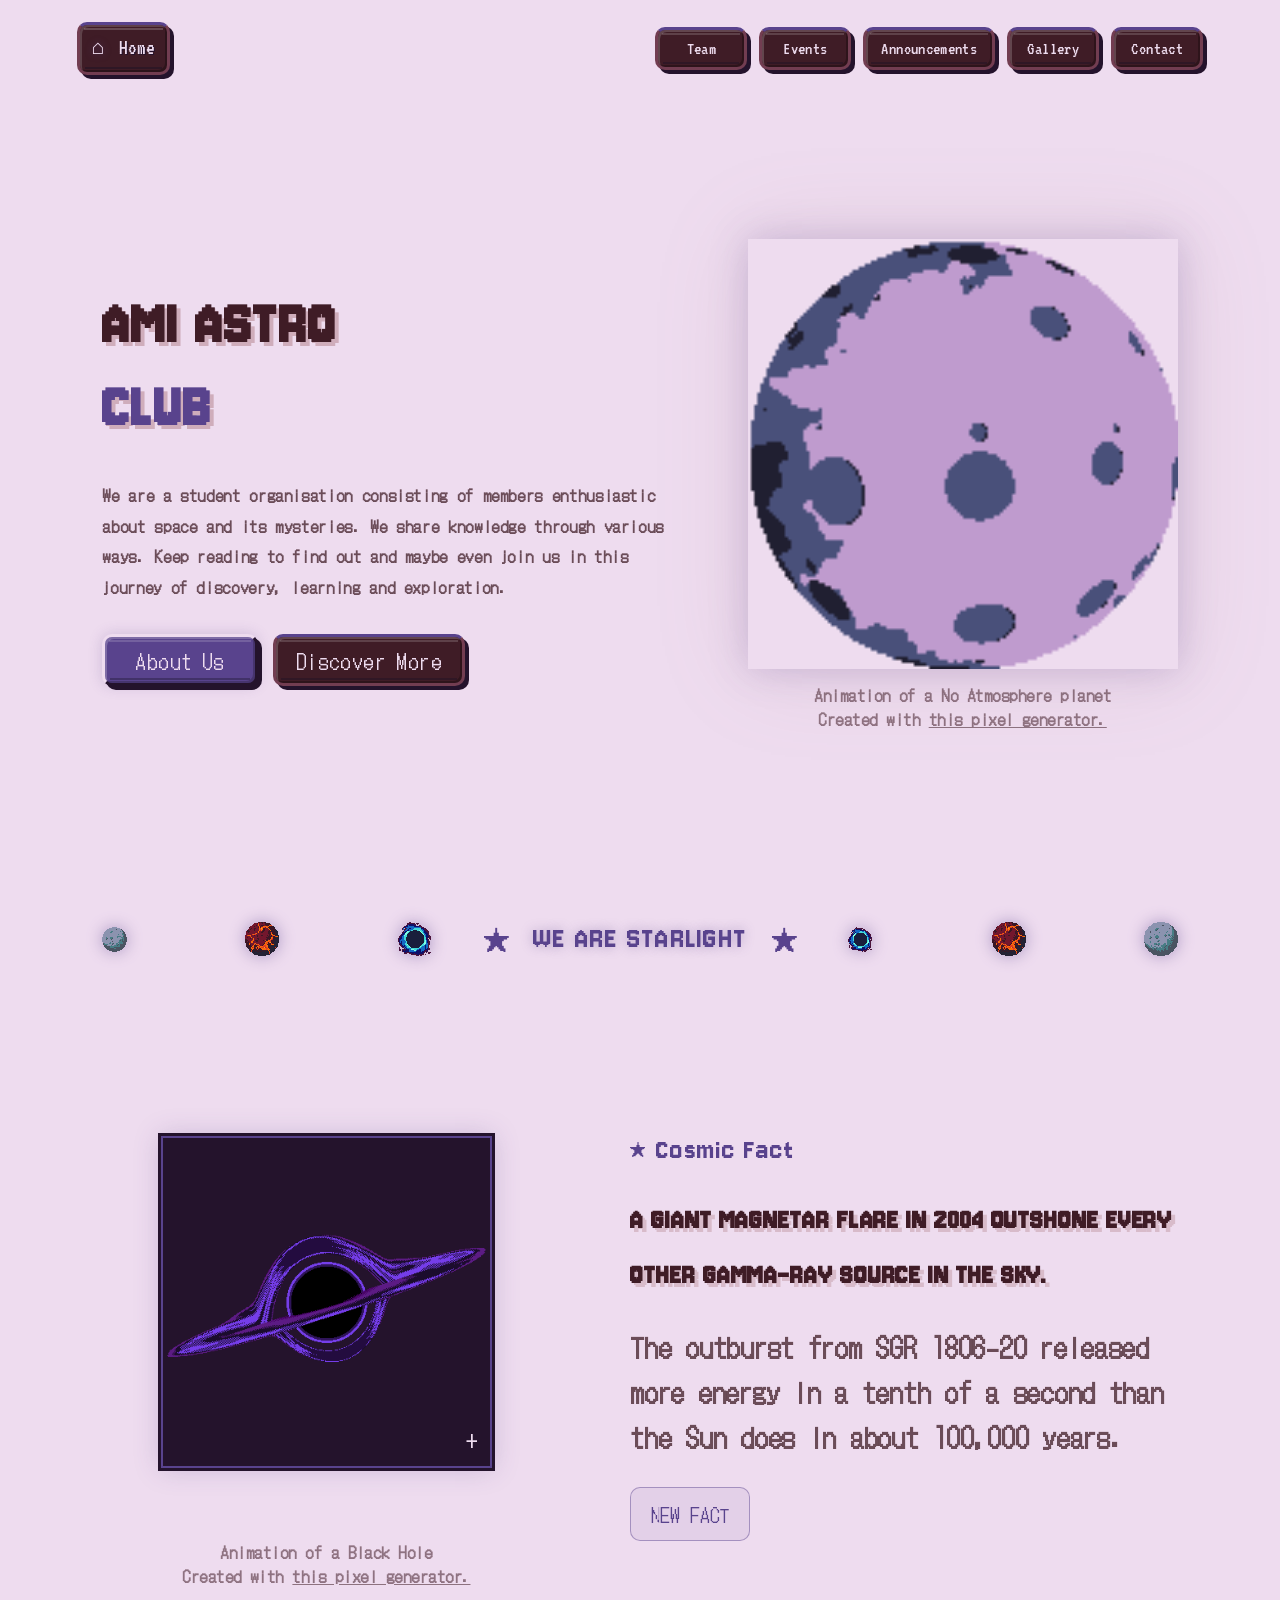
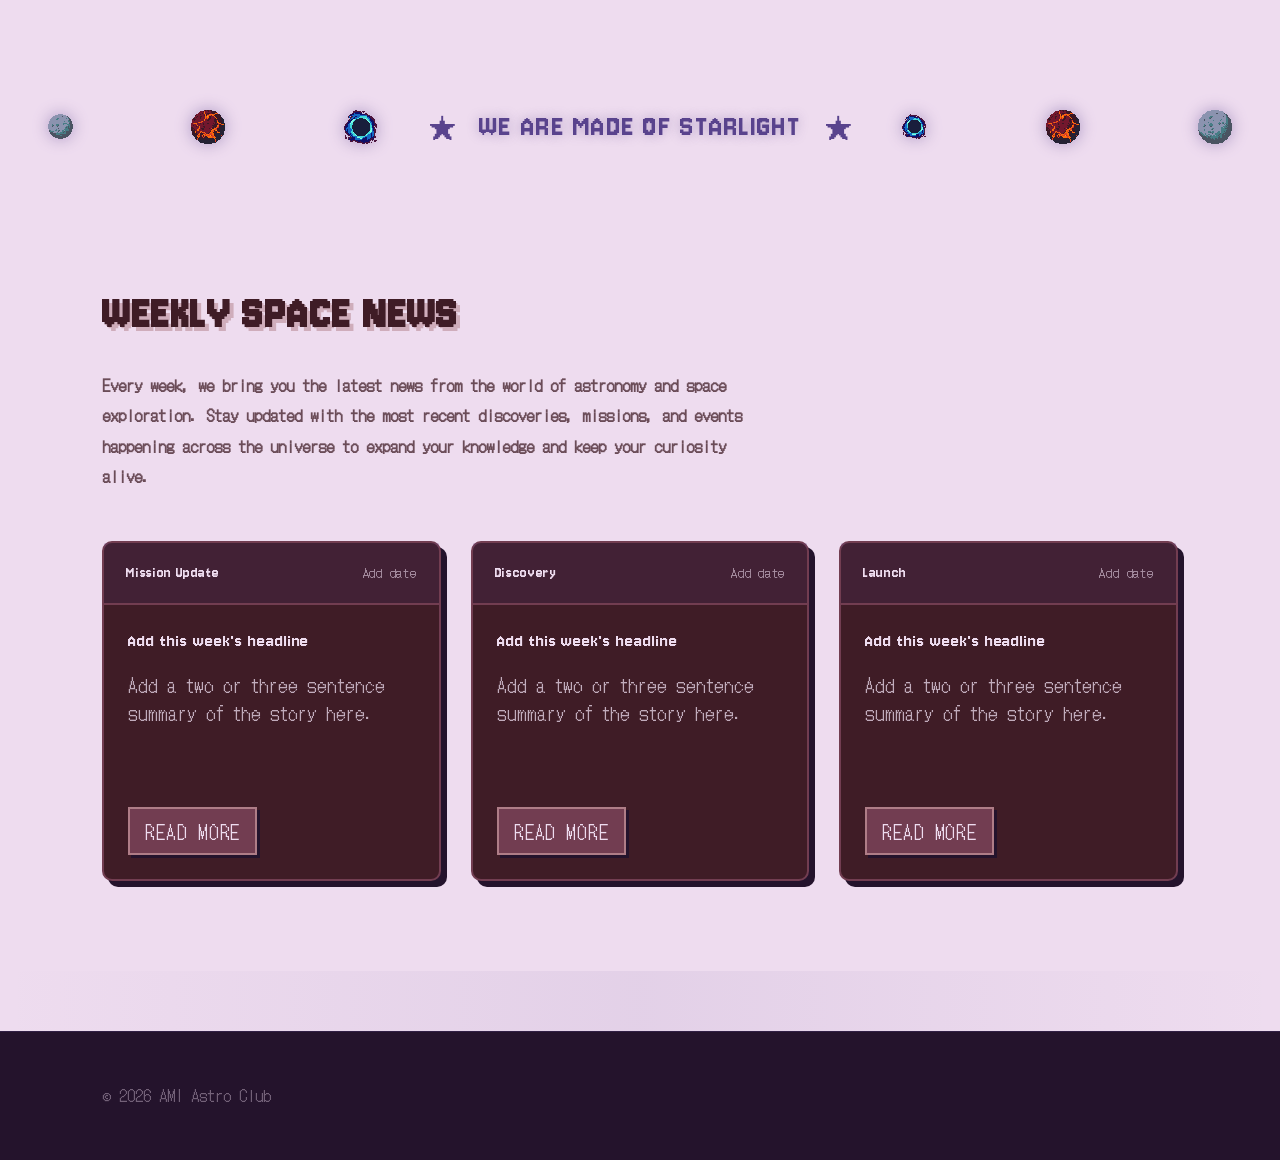
==== index.html @ d3c0b2d1 "Add files via upload" ====
<!DOCTYPE html>
<html lang="en">

<head>
    <meta charset="UTF-8">
    <meta name="viewport" content="width=device-width, initial-scale=1.0">

    <title>AMI Astro Club | Explore Beyond</title>

    <link rel="stylesheet" href="main.css">
</head>

<body>

    <header class="navbar">

        <a href="index.html" class="home-link">
            <span>⌂</span> Home
        </a>

        <button class="menu-toggle"
                id="menuToggle"
                aria-label="Open navigation"
                aria-expanded="false">
            ☰
        </button>

        <nav class="nav-links" id="navLinks">
            <a href="committee.html">Team</a>
            <a href="events.html">Events</a>
            <a href="announcements.html">Announcements</a>
            <a href="gallery.html">Gallery</a>
            <a href="contact.html">Contact</a>
        </nav>

    </header>


    <main>

        <section class="hero">

            <div class="hero-content">

                <h1>
                    AMI ASTRO <br>
                    <span>CLUB</span>
                </h1>

                <p class="hero-description">
                   We are a student organisation consisting of members 
                   enthusiastic about space and its mysteries. We share 
                   knowledge through various ways. Keep reading to find
                   out and maybe even join us in this journey of discovery,
                   learning and exploration.
                </p>

                <div class="hero-buttons">

                    <a href="about.html" class="button primary-button about-button">
                        About Us
                    </a>

                    <a href="discover.html" class="button secondary-button">
                        Discover More
                    </a>

                </div>

            </div>

            <figure class="hero-image">
                <img src="planet.gif" alt="Animated astronomical view of space">
                <figcaption class="image-caption">Animation of a No Atmosphere planet <br> Created with
                     <a href="https://deep-fold.itch.io/pixel-planet-generator" target="_blank" style="text-decoration: underline;">this pixel generator.</a> 
                    </figcaption>
            </figure>

        </section>


        <div class="section-divider">

            <div class="divider-images">

                <img src="Baren.png" alt="">
                <img src="Lava.png" alt="">
                <img src="Black_hole.png" alt="">

            </div>

            <div class="divider-text">
                <span class="divider-star">★</span>
                <span class="divider-star"> </span>
                <span>WE ARE STARLIGHT</span>
                <span class="divider-star"> </span>
                <span class="divider-star">★</span>
            </div>

            <div class="divider-images">

                <img src="Black_hole.png" alt="">
                <img src="Lava.png" alt="">
                <img src="Baren.png" alt="">

            </div>

        </div>


        <section class="cosmic-fact">

            <div class="fact-visual-wrap">

                <div class="fact-visual">
                    <figure class="fact-image">
                        <img src="blackhole-gif.gif" alt="Astronomical view of space">
                    </figure>
                </div>

                <figcaption class="image-caption">Animation of a Black Hole <br> Created with
                     <a href="https://deep-fold.itch.io/pixel-planet-generator" target="_blank" style="text-decoration: underline;">this pixel generator.</a> 
                    </figcaption>
            </div>


            <div class="fact-content">

                <div class="fact-top">
                    <span class="fact-symbol">★ </span>
                    <span class="fact-label">Cosmic Fact</span>
                </div>

                <h2 id="cosmicFact">
                    Loading a fact from the universe...
                </h2>

                <p class="fact-explanation" id="cosmicExplanation">
                    Discovering something strange about the cosmos...
                </p>

                <button class="new-fact-button" id="newFact">
                    NEW FACT
                </button>

            </div>

        </section>


        <div class="section-divider">

            <div class="divider-images">

                <img src="Baren.png" alt="">
                <img src="Lava.png" alt="">
                <img src="Black_hole.png" alt="">

            </div>

            <div class="divider-text">
                <span class="divider-star">★</span>
                <span class="divider-star"> </span>
                <span>WE ARE MADE OF STARLIGHT</span>
                <span class="divider-star"> </span>
                <span class="divider-star">★</span>
            </div>

            <div class="divider-images">

                <img src="Black_hole.png" alt="">
                <img src="Lava.png" alt="">
                <img src="Baren.png" alt="">

            </div>

        </div>


        <section class="weekly-news">

            <div class="news-heading">

                <h2>
                    WEEKLY SPACE NEWS
                </h2>

                <p>
                   Every week, we bring you the latest news from the world of astronomy 
                   and space exploration. Stay updated with the most recent discoveries, 
                   missions, and events happening across the universe to expand your knowledge 
                   and keep your curiosity alive.
                </p>

            </div>

            <div class="news-grid">

                <article class="news-card">

                    <div class="news-card-top">
                        <span class="news-category">Mission Update</span>
                        <span class="news-date">Add date</span>
                    </div>

                    <h3>
                      Add this week's headline
                    </h3>

                    <p>
                       Add a two or three sentence summary of the story here.
                    </p>

                    <a href="#" class="news-link">
                        READ MORE
                    </a>

                </article>


                <article class="news-card">

                    <div class="news-card-top">
                        <span class="news-category">Discovery</span>
                        <span class="news-date">Add date</span>
                    </div>

                    <h3>
                        Add this week's headline
                    </h3>

                    <p>
                       Add a two or three sentence summary of the story here.
                    </p>

                    <a href="#" class="news-link">
                        READ MORE
                    </a>

                </article>


                <article class="news-card">

                    <div class="news-card-top">
                        <span class="news-category">Launch</span>
                        <span class="news-date">Add date</span>
                    </div>

                    <h3>
                        Add this week's headline
                    </h3>

                    <p>
                        Add a two or three sentence summary of the story here.
                    </p>

                    <a href="#" class="news-link">
                       READ MORE
                    </a>

                </article>

            </div>

        </section>


        <div class="soft-divider" aria-hidden="true"></div>

    </main>


    <footer>
        <p class="copyright">
            © 2026 AMI Astro Club
        </p>
    </footer>


    <script src="main.js"></script>

</body>

</html>
---- main.css ----
@import url('https://fonts.googleapis.com/css2?family=DotGothic16&family=Jersey+10&family=VT323&display=swap');

* {
    margin: 0;
    padding: 0;
    box-sizing: border-box;
}

html {
    scroll-behavior: smooth;
}

body {
    background: #EEDCEF;
    color: #3F1C26;
    font-family: 'DotGothic16', monospace;
    line-height: 1.7;
    overflow-x: hidden;
}

a {
    color: inherit;
    text-decoration: none;
}

button {
    font-family: inherit;
}

::selection {
    background: #59438D;
    color: #EEDCEF;
}

.navbar {
    width: 100%;
    padding: 22px 6%;
    display: flex;
    align-items: center;
    justify-content: space-between;
    position: absolute;
    top: 0;
    left: 0;
    z-index: 100;
}

.home-link {
    position: relative;
    font-family: 'VT323', monospace;
    font-size: 1.35rem;
    color: #EEDCEF;
    padding: 5px 12px;
    background: #3F1C26;
    border: 3px solid #723D51;
    border-top-color: #59438D;
    border-left-color: #723D51;
    box-shadow:
        4px 4px 0 #24132C,
        inset 2px 2px 0 rgba(255,255,255,0.16),
        inset -2px -2px 0 rgba(0,0,0,0.3);
    text-shadow: 1px 1px 0 #24132C;
    border-radius: 10px;
    transition:
        transform 0.12s steps(2),
        background 0.12s steps(2),
        border-color 0.12s steps(2),
        box-shadow 0.12s steps(2);
}

.home-link::before {
    content: "";
    position: absolute;
    top: 3px;
    left: 4px;
    right: 4px;
    height: 2px;
    background: rgba(255,255,255,0.2);
    pointer-events: none;
}

.home-link::after {
    content: "";
    position: absolute;
    bottom: 3px;
    left: 5px;
    right: 5px;
    height: 2px;
    background: rgba(20,15,35,0.4);
    pointer-events: none;
}

.home-link span {
    color: #EEDCEF;
    margin-right: 5px;
    text-shadow: 0 0 7px rgba(89,67,141,0.65);
}

.home-link:hover {
    color: #EEDCEF;
    background: #59438D;
    border-top-color: #EEDCEF;
    border-left-color: #EEDCEF;
    border-right-color: #24132C;
    border-bottom-color: #24132C;
    transform: translate(-2px, -2px);
    box-shadow:
        6px 6px 0 #24132C,
        0 0 16px rgba(89,67,141,0.3),
        inset 2px 2px 0 rgba(255,255,255,0.2),
        inset -2px -2px 0 rgba(0,0,0,0.22);
}

.home-link:hover span {
    color: #EEDCEF;
}

.nav-links {
    display: flex;
    gap: 12px;
    align-items: center;
}

.nav-links a {
    position: relative;
    display: inline-block;
    min-width: 92px;
    padding: 9px 15px 8px;
    color: #EEDCEF;
    background: #3F1C26;
    border: 3px solid #723D51;
    border-top-color: #59438D;
    border-left-color: #723D51;
    font-family: 'VT323', monospace;
    font-size: 1.15rem;
    line-height: 1.1;
    text-align: center;
    letter-spacing: 0.02em;
    box-shadow:
        4px 4px 0 #24132C,
        inset 2px 2px 0 rgba(255,255,255,0.18),
        inset -2px -2px 0 rgba(0,0,0,0.28);
    border-radius: 10px;
    transition:
        transform 0.12s steps(2),
        background 0.12s steps(2),
        border-color 0.12s steps(2),
        box-shadow 0.12s steps(2);
}

.nav-links a::before {
    content: "";
    position: absolute;
    top: 3px;
    left: 4px;
    right: 4px;
    height: 2px;
    background: rgba(255,255,255,0.16);
    pointer-events: none;
}

.nav-links a::after {
    content: "";
    position: absolute;
    bottom: 3px;
    left: 5px;
    right: 5px;
    height: 2px;
    background: rgba(20,15,35,0.35);
    pointer-events: none;
}

.nav-links a:hover,
.nav-links a.active {
    color: #EEDCEF;
    background: #59438D;
    border-top-color: #EEDCEF;
    border-left-color: #EEDCEF;
    border-right-color: #24132C;
    border-bottom-color: #24132C;
    transform: translate(-2px, -2px);
    box-shadow:
        6px 6px 0 #24132C,
        0 0 14px rgba(89,67,141,0.28),
        inset 2px 2px 0 rgba(255,255,255,0.22),
        inset -2px -2px 0 rgba(0,0,0,0.22);
}

.nav-links a:active {
    transform: translate(2px, 2px);
    background: #3F1C26;
    border-top-color: #24132C;
    border-left-color: #24132C;
    border-right-color: #723D51;
    border-bottom-color: #723D51;
    box-shadow:
        1px 1px 0 #24132C,
        inset 2px 2px 0 rgba(0,0,0,0.22),
        inset -2px -2px 0 rgba(255,255,255,0.12);
}

.menu-toggle {
    display: none;
    background: none;
    border: none;
    color: #3F1C26;
    font-size: 1.7rem;
    cursor: pointer;
}

.hero {
    min-height: 100vh;
    padding: 150px 8% 80px;
    display: flex;
    align-items: center;
    justify-content: space-between;
    gap: 70px;
    position: relative;
    overflow: hidden;
    background: #EEDCEF;
}

.hero-content {
    max-width: 720px;
    position: relative;
    z-index: 2;
}

.hero h1 {
    font-family: 'Jersey 10', monospace;
    font-size: clamp(2.15rem, 5vw, 4.5rem);
    line-height: 1.3;
    letter-spacing: 0.03em;
    color: #3F1C26;
    text-shadow: 4px 4px 0 rgba(175,125,135,0.5);
}

.hero h1 span {
    color: #59438D;
}

.hero-description {
    max-width: 600px;
    margin-top: 30px;
    color: rgba(63,28,38,0.75);
    font-size: 1.0rem;
    line-height: 1.9;
    font-weight: bold;
    letter-spacing: 0.04em;
}

.hero-buttons {
    display: flex;
    gap: 15px;
    margin-top: 32px;
    flex-wrap: wrap;
}

.button {
    position: relative;
    display: inline-block;
    padding: 12px 20px 11px;
    color: #EEDCEF;
    background: #3F1C26;
    border: 3px solid #723D51;
    border-top-color: #59438D;
    border-left-color: #723D51;
    font-family: 'DotGothic16', monospace;
    font-size: 1.3rem;
    line-height: 1.1;
    text-align: center;
    letter-spacing: 0.02em;
    box-shadow:
        4px 4px 0 #24132C,
        inset 2px 2px 0 rgba(255,255,255,0.18),
        inset -2px -2px 0 rgba(0,0,0,0.28);
    border-radius: 10px;
    transition:
        transform 0.12s steps(2),
        background 0.12s steps(2),
        border-color 0.12s steps(2),
        box-shadow 0.12s steps(2);
}

.button::before {
    content: "";
    position: absolute;
    top: 3px;
    left: 4px;
    right: 4px;
    height: 2px;
    background: rgba(255,255,255,0.16);
    pointer-events: none;
}

.button::after {
    content: "";
    position: absolute;
    bottom: 3px;
    left: 5px;
    right: 5px;
    height: 2px;
    background: rgba(20,15,35,0.35);
    pointer-events: none;
}

.button:hover {
    background: #59438D;
    border-top-color: #EEDCEF;
    border-left-color: #EEDCEF;
    border-right-color: #24132C;
    border-bottom-color: #24132C;
    transform: translate(-2px, -2px);
    box-shadow:
        6px 6px 0 #24132C,
        0 0 14px rgba(89,67,141,0.28),
        inset 2px 2px 0 rgba(255,255,255,0.22),
        inset -2px -2px 0 rgba(0,0,0,0.22);
}

.button:active {
    transform: translate(2px, 2px);
    background: #3F1C26;
    border-top-color: #24132C;
    border-left-color: #24132C;
    border-right-color: #723D51;
    border-bottom-color: #723D51;
    box-shadow:
        1px 1px 0 #24132C,
        inset 2px 2px 0 rgba(0,0,0,0.22),
        inset -2px -2px 0 rgba(255,255,255,0.12);
}

.about-button {
    padding-left: 30px;
    padding-right: 30px;
}

.primary-button {
    background: #59438D;
    border-top-color: #EEDCEF;
    border-left-color: #EEDCEF;
    border-right-color: #24132C;
    border-bottom-color: #24132C;
    box-shadow:
        4px 4px 0 #24132C,
        0 0 14px rgba(89,67,141,0.22),
        inset 2px 2px 0 rgba(255,255,255,0.22),
        inset -2px -2px 0 rgba(0,0,0,0.22);
}

.primary-button:hover {
    transform: translate(-2px, -2px);
    box-shadow:
        6px 6px 0 #24132C,
        0 0 18px rgba(89,67,141,0.32),
        inset 2px 2px 0 rgba(255,255,255,0.25),
        inset -2px -2px 0 rgba(0,0,0,0.2);
}

.hero-image {
    width: min(35vw, 430px);
    position: relative;
    z-index: 2;
    flex-shrink: 0;
    display: flex;
    flex-direction: column;
    align-items: center;
    justify-content: center;
}

.hero-image img {
    width: 100%;
    aspect-ratio: 1 / 1;
    object-fit: cover;
    display: block;
    background: transparent;
    mix-blend-mode: multiply;
    box-shadow:
        0 0 35px rgba(89,67,141,0.25),
        0 0 90px rgba(175,125,135,0.15);
}

.image-caption {
    display: block;
    margin-top: 14px;
    max-width: 90%;
    font-family: 'DotGothic16', monospace;
    font-size: 1rem;
    line-height: 1.5;
    letter-spacing: 0.03em;
    color: rgba(63,28,38,0.55);
    text-align: center;
    font-weight: bold;
}

.section-divider {
    min-height: 78px;
    width: 100%;
    padding: 0 1.5%;
    display: flex;
    align-items: center;
    justify-content: center;
    gap: clamp(25px, 4vw, 55px);
    position: relative;
    background: #EEDCEF;
    overflow: hidden;
}

.divider-images {
    flex: 1;
    min-width: 0;
    max-width: 330px;
    display: flex;
    flex-direction: row;
    align-items: center;
    justify-content: space-between;
    gap: 12px;
}

.divider-images img {
    width: 25px;
    height: 25px;
    flex: 0 0 25px;
    object-fit: contain;
    display: block;
    position: relative;
    z-index: 2;
    image-rendering: pixelated;
    filter: drop-shadow(0 0 8px rgba(89,67,141,0.45));
}

.divider-images img:nth-child(2),
.divider-images img:nth-child(3) {
    width: 34px;
    height: 34px;
    flex-basis: 34px;
}

.divider-text {
    display: flex;
    align-items: center;
    justify-content: center;
    gap: 12px;
    flex-shrink: 0;
    white-space: nowrap;
}

.divider-text > span:not(.divider-star) {
    color: #59438D;
    font-family: 'Jersey 10', monospace;
    font-size: clamp(1.9rem, 2.5vw, 2rem);
    line-height: 1.6;
    letter-spacing: 0.04em;
    text-align: center;
    text-shadow: 0 0 12px rgba(89,67,141,0.4);
}

.divider-star {
    color: #59438D;
    font-family: 'DotGothic16', monospace;
    font-size: 1.65rem;
    line-height: 1;
}


.soft-divider {
    height: 60px;
    width: 100%;
    background: linear-gradient(to right, transparent, rgba(89,67,141,0.15), transparent);
    opacity: 0.5;
}

.cosmic-fact {
    position: relative;
    min-height: 600px;
    padding: 100px 8%;
    display: grid;
    grid-template-columns: minmax(360px, 0.9fr) minmax(420px, 1.1fr);
    align-items: center;
    gap: 80px;
    overflow: hidden;
    background: #EEDCEF;
}


.fact-visual-wrap {
    width: min(100%, 470px);
    justify-self: center;
    grid-column: 1;
    grid-row: 1;
    display: flex;
    flex-direction: column;
    align-items: center;
}

.fact-visual {
    width: 100%;
    aspect-ratio: 1 / 1;
    position: relative;
}

.fact-image {
    width: 74%;
    height: 74%;
    position: absolute;
    left: 13%;
    top: 13%;
    z-index: 5;
    overflow: hidden;
    background: #24132C;
    border: 2px solid #59438D;
    box-shadow:
        0 0 0 3px #24132C,
        0 0 25px rgba(89,67,141,0.25);
    animation: pixelFrame 2.8s steps(1) infinite;
}

.fact-image img {
    width: 100%;
    height: 100%;
    object-fit: cover;
    display: block;
}

.fact-image::after {
    content: "+";
    position: absolute;
    right: 12px;
    bottom: 8px;
    z-index: 3;
    color: #EEDCEF;
    font-family: 'DotGothic16', monospace;
    font-size: 1.5rem;
}

@keyframes pixelFrame {
    0%, 100% {
        border-color: #723D51;
        box-shadow:
            0 0 0 3px #24132C,
            0 0 25px rgba(89,67,141,0.18);
    }

    50% {
        border-color: #AF7D87;
        box-shadow:
            0 0 0 3px #24132C,
            0 0 35px rgba(89,67,141,0.35);
    }
}

.fact-content {
    max-width: 760px;
    position: relative;
    z-index: 10;
    text-align: left;
    grid-column: 2;
    grid-row: 1;
}

.fact-top {
    display: flex;
    align-items: center;
    gap: 10px;
    margin-bottom: 18px;
}

.fact-symbol {
    color: #59438D;
    font-size: 1rem;
}

.fact-label {
    font-family: 'Jersey 10', monospace;
    font-size: 1.85rem;
    color: #59438D;
    letter-spacing: 0.04em;
}

.fact-content h2 {
    max-width: 780px;
    margin: 0;
    color: #3F1C26;
    font-family: 'Jersey 10', monospace;
    font-size: clamp(1.15rem, 2.7vw, 1.9rem);
    line-height: 1.8;
    letter-spacing: 0.03em;
    text-transform: uppercase;
    text-shadow: 4px 4px 0 rgba(175,125,135,0.35);
}

.fact-explanation {
    max-width: 700px;
    margin: 22px 0 0;
    color: rgba(63,28,38,0.75);
    font-family: 'DotGothic16', monospace;
    font-size: 1.7rem;
    line-height: 1.65;
    font-weight: bold;
    letter-spacing: -0.01em;
}

.new-fact-button {
    margin-top: 28px;
    padding: 12px 20px;
    border: 1px solid rgba(89,67,141,0.45);
    background: rgba(89,67,141,0.07);
    color: #59438D;
    font-family: 'DotGothic16', monospace;
    font-size: 1.2rem;
    cursor: pointer;
    border-radius: 10px;
    transition: 0.25s;
}

.new-fact-button:hover {
    color: #24132C;
    border-color: #59438D;
    background: rgba(89,67,141,0.16);
    transform: translate(-3px, -3px);
    box-shadow: 5px 5px 0 rgba(63,28,38,0.3);
}

.weekly-news {
    position: relative;
    padding: 90px 8%;
    background: #EEDCEF;
    overflow: hidden;
}

.news-heading {
    max-width: 800px;
    position: relative;
    z-index: 2;
    margin-bottom: 50px;
}

.news-heading h2 {
    margin-top: 22px;
    color: #3F1C26;
    font-family: 'Jersey 10', monospace;
    font-size: clamp(1.6rem, 4vw, 3rem);
    line-height: 1.5;
    letter-spacing: 0.03em;
    text-shadow: 4px 4px 0 rgba(175,125,135,0.5);
}

.news-heading p {
    max-width: 650px;
    margin-top: 20px;
    color: rgba(63,28,38,0.75);
    font-size: 1rem;
    line-height: 1.9;
    font-weight: bold;
}

.news-grid {
    display: grid;
    grid-template-columns: repeat(3, 1fr);
    gap: 30px;
    position: relative;
    z-index: 2;
}


.news-card {
    min-height: 340px;
    padding: 0;
    position: relative;
    display: flex;
    flex-direction: column;
    background: #3F1C26;
    border: 2px solid #723D51;
    border-radius: 10px;
    box-shadow: 6px 6px 0 #24132C;
    transition:
        transform 0.12s steps(2),
        border-color 0.12s steps(2),
        box-shadow 0.12s steps(2);
}

.news-card:hover {
    transform: translate(-3px, -3px);
    border-color: #AF7D87;
    box-shadow: 9px 9px 0 #24132C;
}

.news-card-top {
    display: flex;
    justify-content: space-between;
    align-items: center;
    gap: 12px;
    padding: 16px 22px;
    border-bottom: 2px solid #723D51;
    background: rgba(89,67,141,0.14);
}

.news-category {
    font-family: 'Jersey 10', monospace;
    font-size: 1rem;
    letter-spacing: 0.04em;
    color: #EEDCEF;
}

.news-date {
    font-family: 'DotGothic16', monospace;
    font-size: 0.8rem;
    letter-spacing: 0.06em;
    color: rgba(238,220,239,0.6);
}

.news-card h3 {
    margin: 0;
    padding: 20px 24px 0;
    font-family: 'Jersey 10', monospace;
    font-size: 1.2rem;
    line-height: 1.7;
    color: #EEDCEF;
    letter-spacing: 0.05em;
    font-weight: normal;
}

.news-card p {
    margin: 14px 24px 0;
    color: rgba(238,220,239,0.75);
    font-family: 'DotGothic16', monospace;
    font-size: 1.1rem;
    line-height: 1.6;
}

.news-link {
    align-self: flex-start;
    margin: auto 24px 24px;
    padding: 8px 15px 7px;
    position: relative;
    color: #EEDCEF;
    background: #723D51;
    border: 2px solid #AF7D87;
    font-family: 'DotGothic16', monospace;
    font-size: 1.1rem;
    letter-spacing: 0.05em;
    box-shadow: 3px 3px 0 #24132C;
    transition:
        transform 0.12s steps(2),
        background 0.12s steps(2),
        box-shadow 0.12s steps(2);
}

.news-link:hover {
    background: #59438D;
    border-color: #AF7D87;
    transform: translate(-2px, -2px);
    box-shadow: 5px 5px 0 #24132C;
}

footer {
    padding: 50px 8%;
    border-top: 1px solid rgba(89,67,141,0.25);
    color: rgba(238,220,239,0.65);
    background: #24132C;
}

.copyright {
    font-family: 'DotGothic16', monospace;
    font-size: 1rem;
    opacity: 0.6;
}

@media (max-width: 1000px) {

    .hero {
        gap: 40px;
    }

    .hero-image {
        width: min(34vw, 360px);
    }

    .cosmic-fact {
        grid-template-columns: minmax(300px, 0.9fr) minmax(350px, 1.1fr);
        gap: 50px;
    }

    .fact-visual-wrap {
        width: min(100%, 400px);
    }
}

@media (max-width: 900px) {

    .hero {
        flex-direction: column;
        align-items: flex-start;
        padding-top: 140px;
    }

    .hero-content {
        max-width: 800px;
    }

    .hero-image {
        width: 70vw;
        max-width: 430px;
        align-self: center;
        margin-top: 30px;
    }

    .cosmic-fact {
        grid-template-columns: 1fr;
        gap: 60px;
        padding: 75px 6%;
    }

    .fact-visual-wrap {
        width: min(88vw, 440px);
        grid-column: 1;
        grid-row: 1;
    }

    .fact-content {
        max-width: 760px;
        grid-column: 1;
        grid-row: 2;
    }

    .news-grid {
        grid-template-columns: 1fr 1fr;
    }

    .news-card:last-child {
        grid-column: span 2;
    }

    .soft-divider {
        height: 45px;
    }
}

@media (max-width: 650px) {

    .navbar {
        padding: 20px 6%;
    }

    .menu-toggle {
        display: block;
        position: relative;
        z-index: 102;
    }

    .nav-links {
        display: none;
        position: absolute;
        top: 70px;
        left: 6%;
        right: 6%;
        background: #3F1C26;
        border: 2px solid rgba(89,67,141,0.3);
        padding: 20px;
        flex-direction: column;
        gap: 10px;
        box-shadow: 6px 6px 0 rgba(36,19,44,0.25);
    }

    .nav-links.active {
        display: flex;
    }

    .nav-links a {
        width: 100%;
        min-width: 0;
        padding: 12px;
    }

    .hero {
        min-height: auto;
        padding: 130px 6% 75px;
    }

    .hero h1 {
        font-size: clamp(1.85rem, 8vw, 3.4rem);
        line-height: 1.35;
    }

    .hero-description {
        font-size: 0.85rem;
        line-height: 1.9;
    }

    .hero-buttons {
        gap: 10px;
    }

    .button {
        padding: 11px 15px;
        font-size: 1.1rem;
    }

    .hero-image {
        width: 78vw;
        max-width: 400px;
        margin-top: 20px;
    }

    .image-caption {
        font-size: 0.75rem;
        max-width: 95%;
    }

    .section-divider {
        min-height: 64px;
        gap: 5px;
        padding: 0 1%;
    }

    .divider-images {
        gap: 3px;
        max-width: 150px;
    }

    .divider-images img {
        width: 15px;
        height: 15px;
        flex-basis: 15px;
    }

    .divider-images img:nth-child(2),
    .divider-images img:nth-child(3) {
        width: 21px;
        height: 21px;
        flex-basis: 21px;
    }

    .divider-text {
        gap: 4px;
    }

    .divider-text > span:not(.divider-star) {
        font-size: 0.62rem;
        letter-spacing: 0;
    }

    .divider-star {
        font-size: 1.15rem;
    }

    .soft-divider {
        height: 32px;
    }

    .cosmic-fact {
        padding: 65px 6%;
        gap: 45px;
    }

    .fact-visual-wrap {
        width: 90vw;
        max-width: 400px;
    }

    .fact-content h2 {
        font-size: clamp(0.9rem, 5vw, 1.35rem);
        line-height: 1.8;
    }

    .fact-explanation {
        font-size: 1.15rem;
    }

    .new-fact-button {
        margin-top: 20px;
        font-size: 0.95rem;
    }

    .weekly-news {
        padding: 65px 6%;
    }

    .news-heading {
        margin-bottom: 35px;
    }

    .news-heading h2 {
        font-size: clamp(1.35rem, 7vw, 2.2rem);
    }

    .news-heading p {
        font-size: 0.8rem;
    }

    .news-grid {
        grid-template-columns: 1fr;
        gap: 18px;
    }

    .news-card:last-child {
        grid-column: auto;
    }

    .news-card {
        min-height: 300px;
    }

    .news-card-top {
        padding: 14px 18px;
    }

    .news-card h3 {
        padding: 18px 18px 0;
        font-size: 1rem;
    }

    .news-card p {
        margin-left: 18px;
        margin-right: 18px;
        font-size: 1.05rem;
    }

    .news-link {
        margin-left: 18px;
        margin-bottom: 18px;
    }

    footer {
        padding: 40px 6%;
    }
}
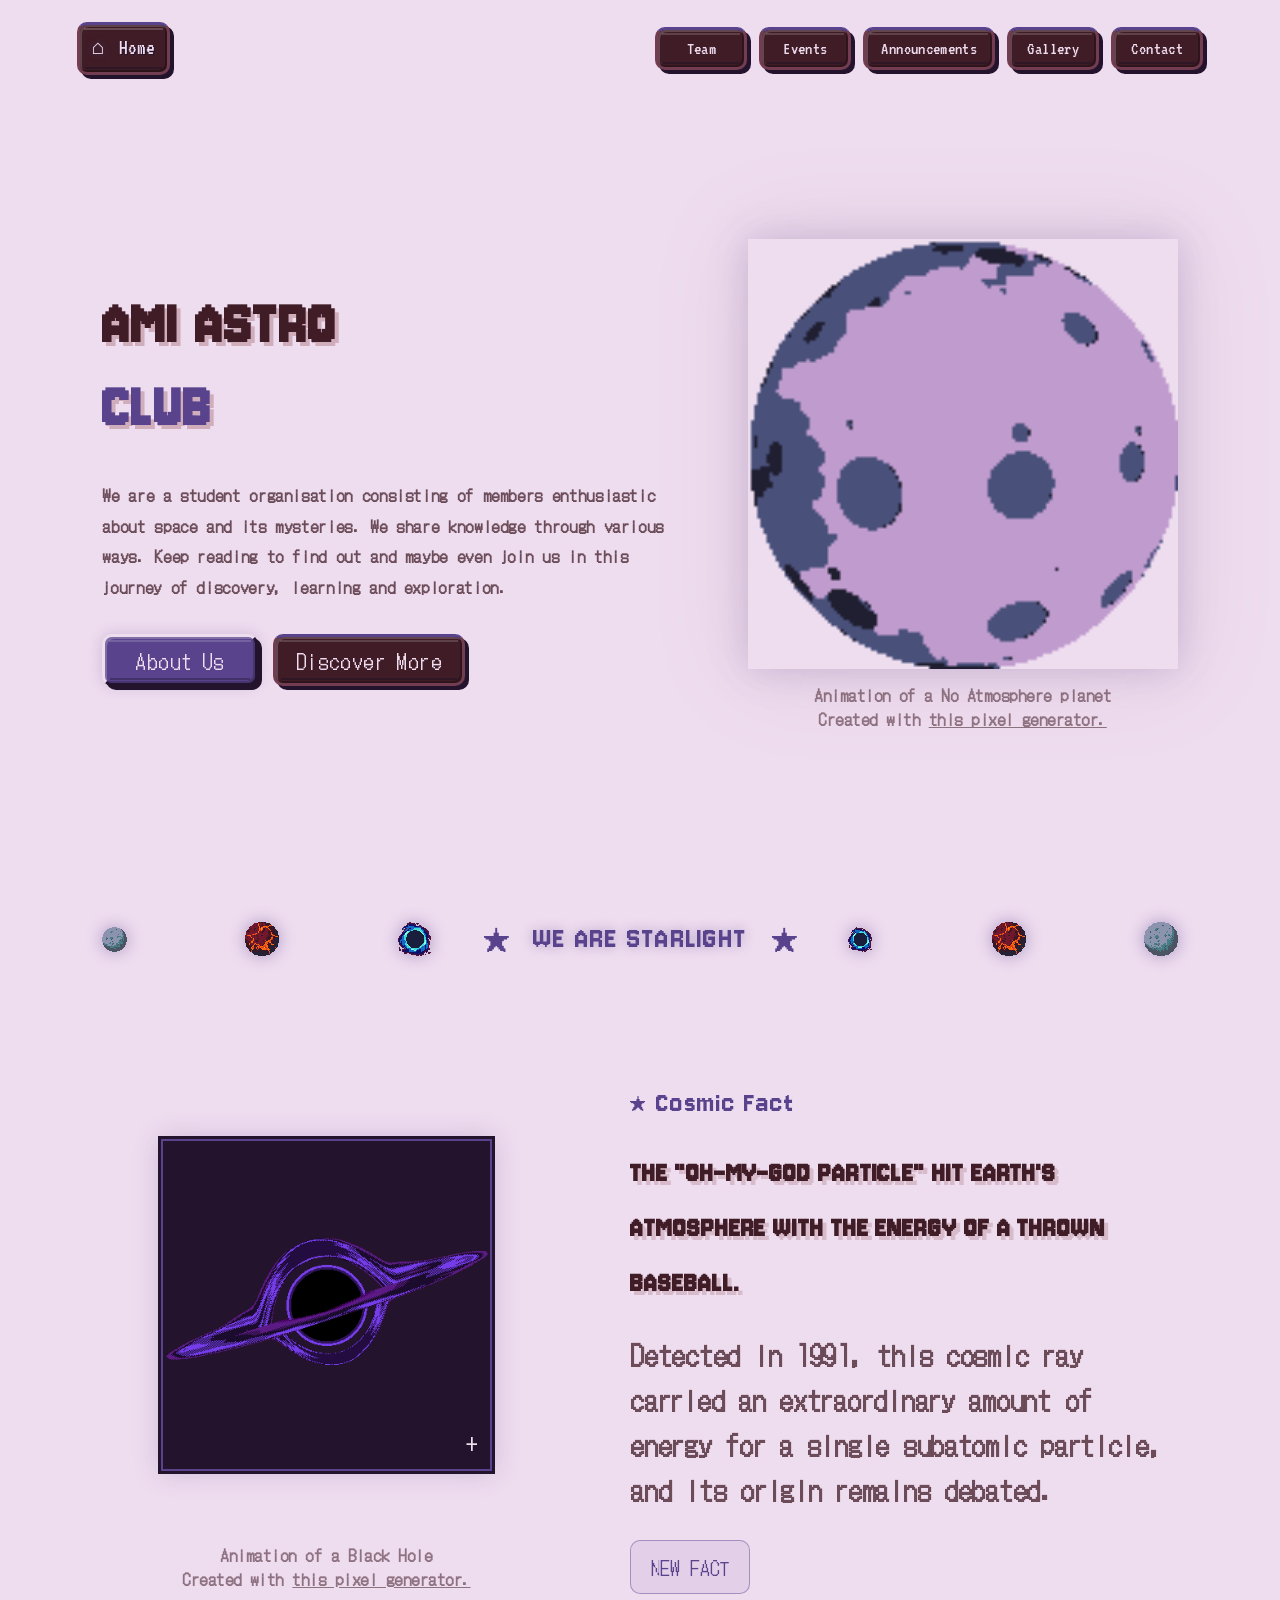
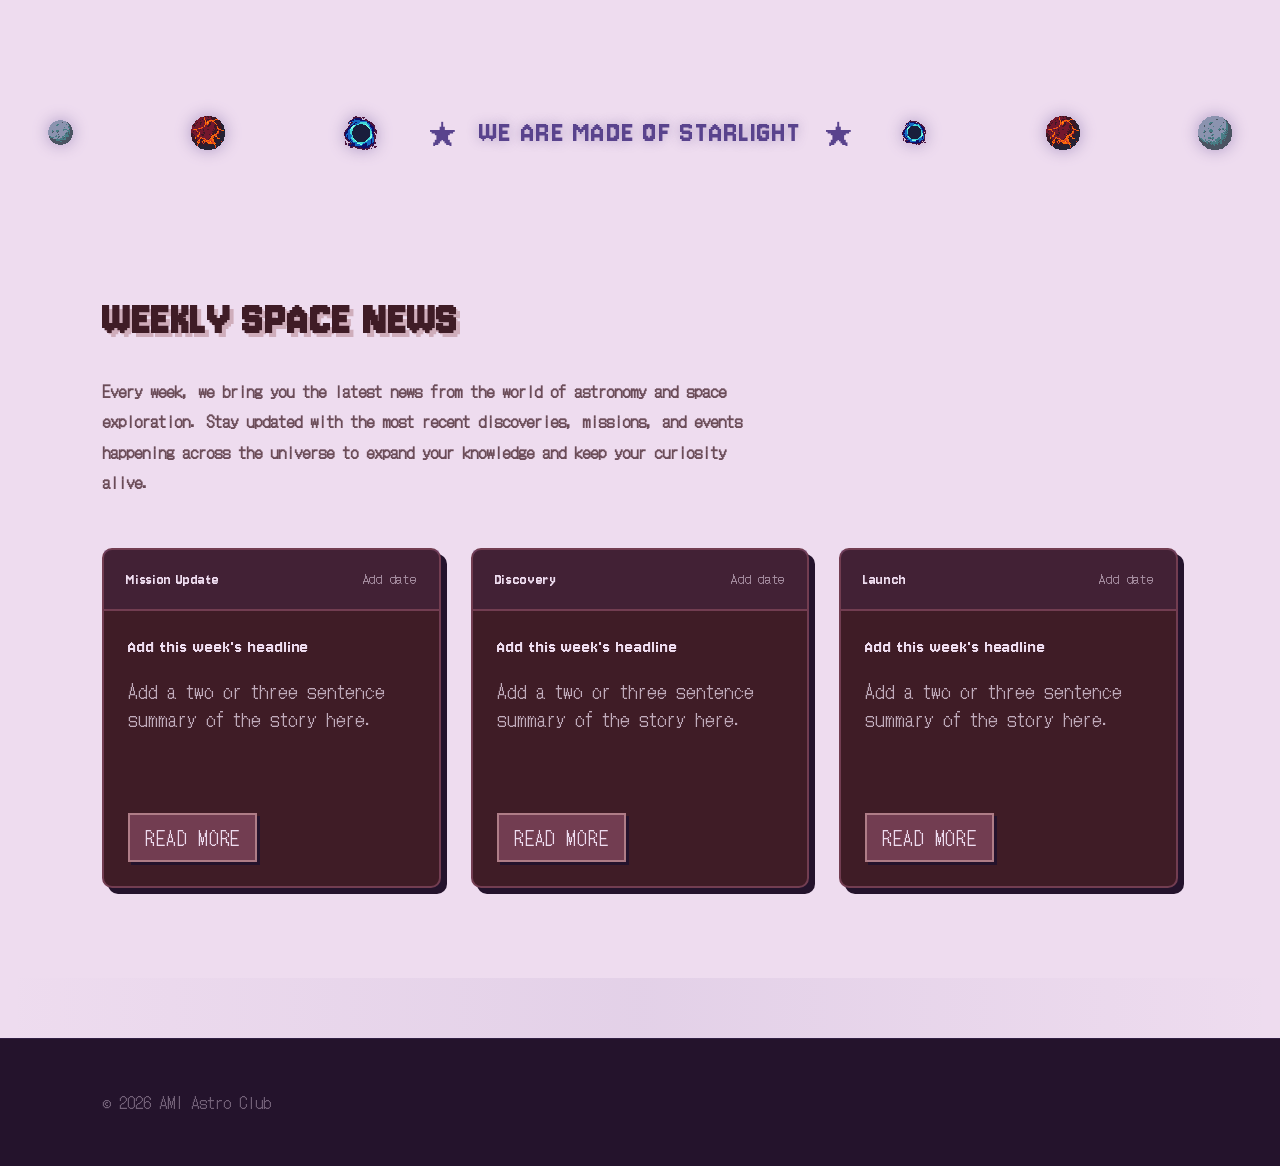
==== commit 800cd0cf: "Update index.html" ====
--- a/index.html
+++ b/index.html
@@ -5,7 +5,7 @@
     <meta charset="UTF-8">
     <meta name="viewport" content="width=device-width, initial-scale=1.0">
 
-    <title>AMI Astro Club | Explore Beyond</title>
+    <title>AMI Astro Club</title>
 
     <link rel="stylesheet" href="main.css">
 </head>
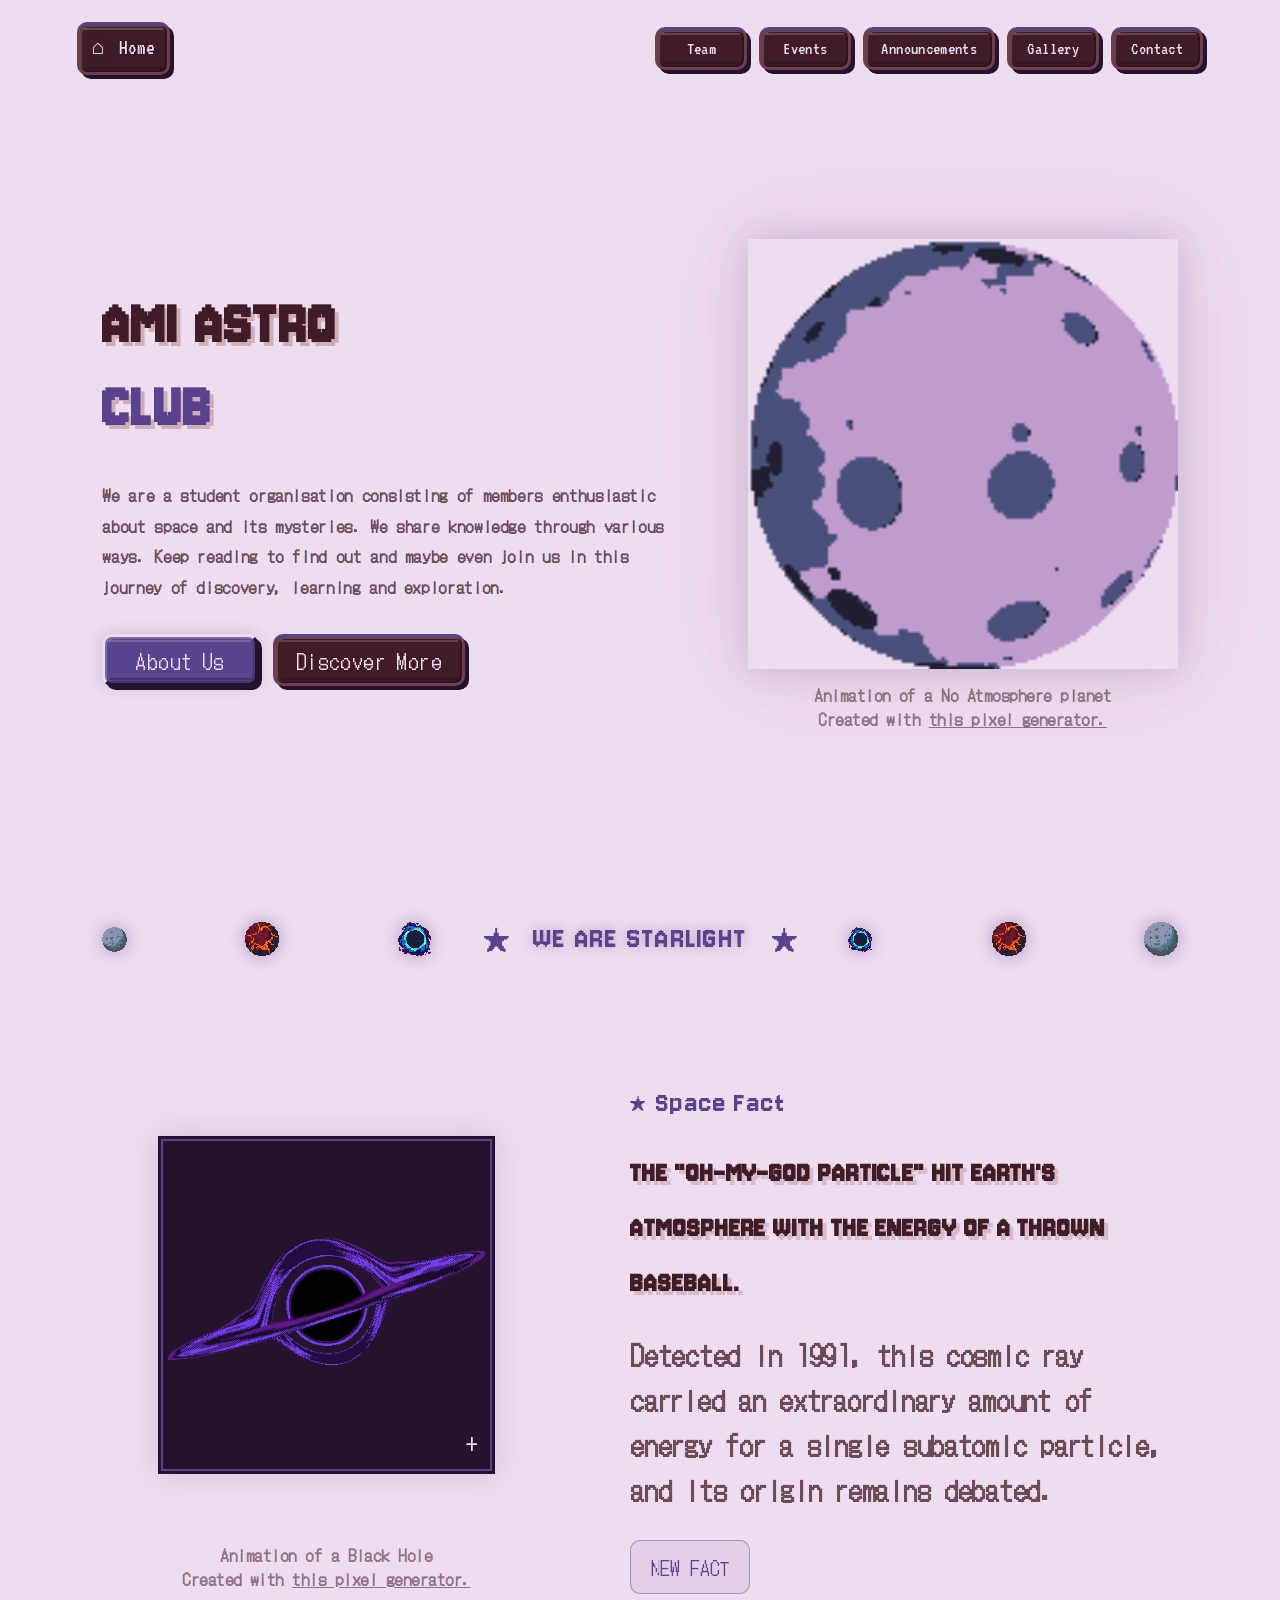
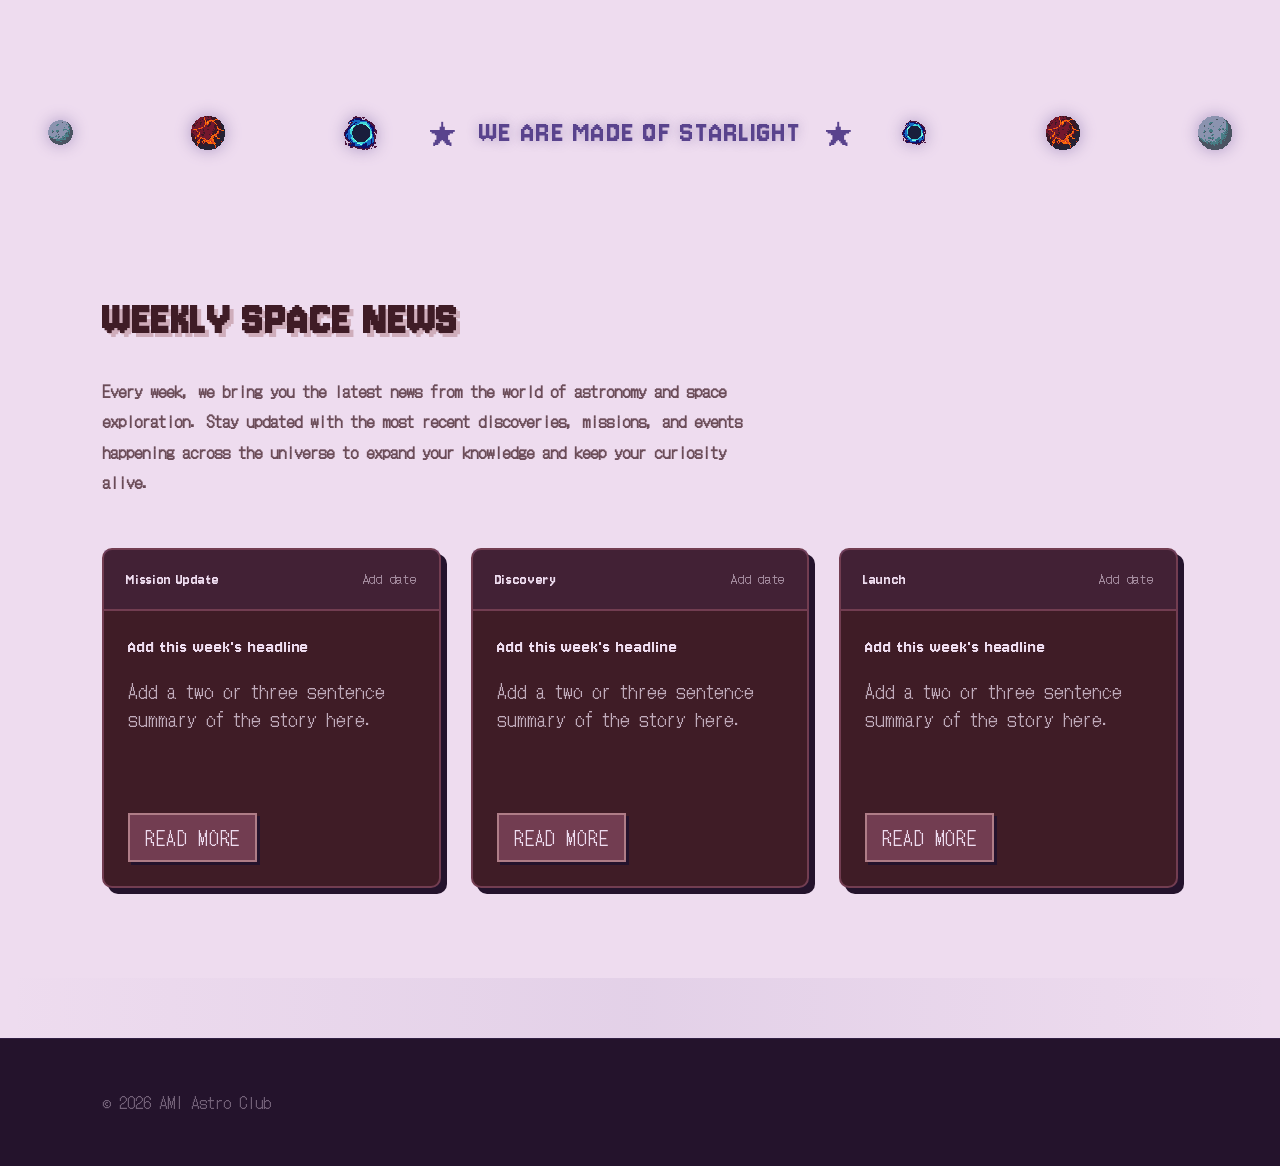
==== commit da4e53a9: "Update index.html" ====
--- a/index.html
+++ b/index.html
@@ -128,7 +128,7 @@
 
                 <div class="fact-top">
                     <span class="fact-symbol">★ </span>
-                    <span class="fact-label">Cosmic Fact</span>
+                    <span class="fact-label">Space Fact</span>
                 </div>
 
                 <h2 id="cosmicFact">
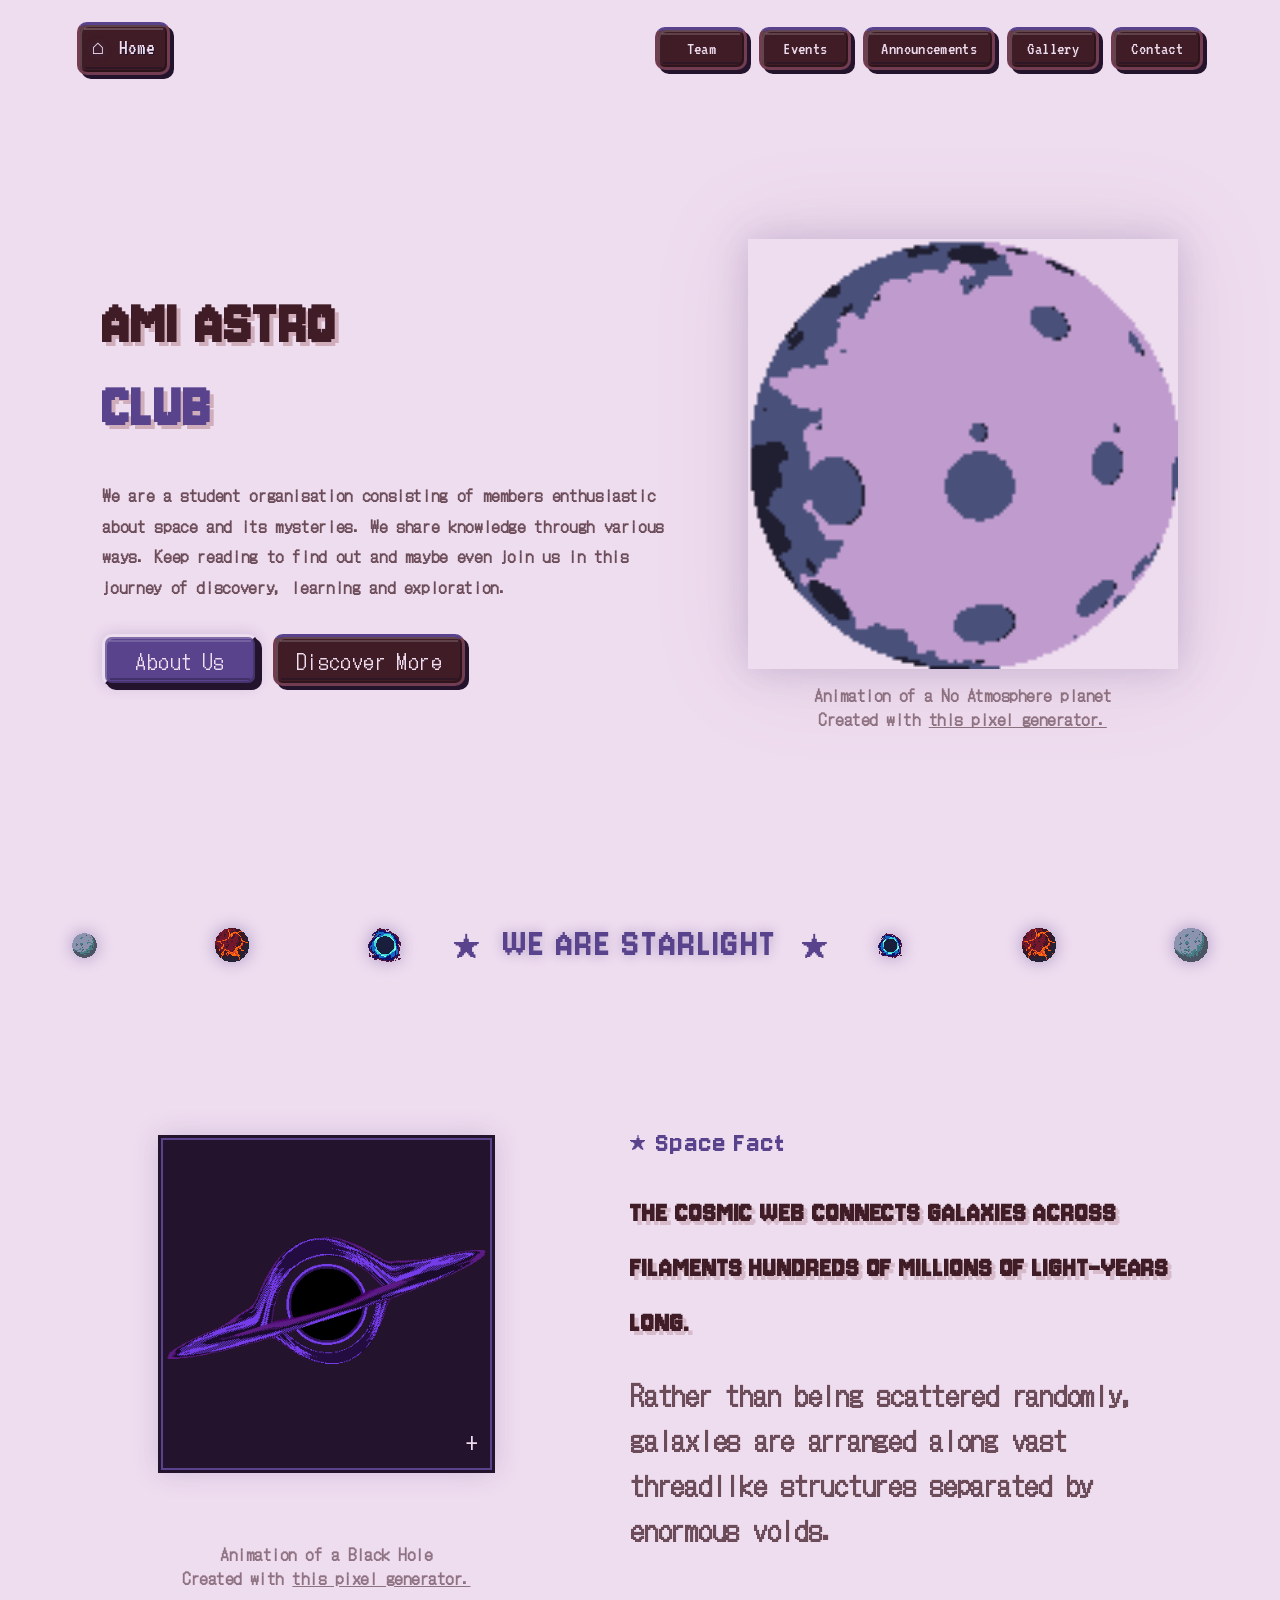
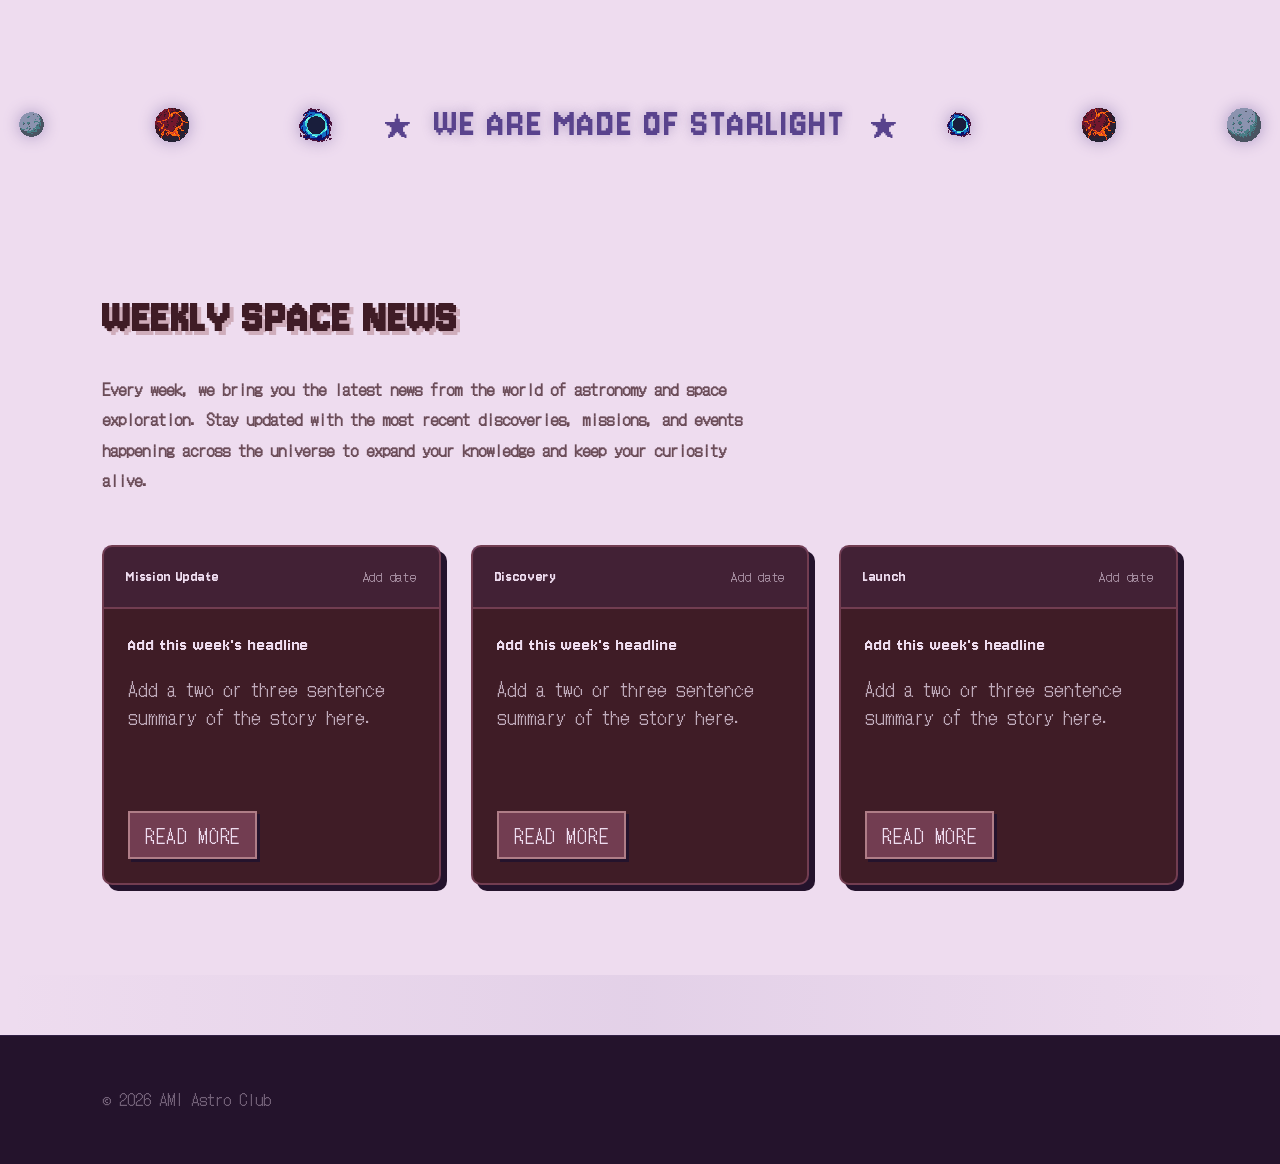
==== commit b3ef8657: "Update index.html" ====
--- a/index.html
+++ b/index.html
@@ -1,285 +1,281 @@
-<!DOCTYPE html>
-<html lang="en">
-
-<head>
-    <meta charset="UTF-8">
-    <meta name="viewport" content="width=device-width, initial-scale=1.0">
-
-    <title>AMI Astro Club</title>
-
-    <link rel="stylesheet" href="main.css">
-</head>
-
-<body>
-
-    <header class="navbar">
-
-        <a href="index.html" class="home-link">
-            <span>⌂</span> Home
-        </a>
-
-        <button class="menu-toggle"
-                id="menuToggle"
-                aria-label="Open navigation"
-                aria-expanded="false">
-            ☰
-        </button>
-
-        <nav class="nav-links" id="navLinks">
-            <a href="committee.html">Team</a>
-            <a href="events.html">Events</a>
-            <a href="announcements.html">Announcements</a>
-            <a href="gallery.html">Gallery</a>
-            <a href="contact.html">Contact</a>
-        </nav>
-
-    </header>
-
-
-    <main>
-
-        <section class="hero">
-
-            <div class="hero-content">
-
-                <h1>
-                    AMI ASTRO <br>
-                    <span>CLUB</span>
-                </h1>
-
-                <p class="hero-description">
-                   We are a student organisation consisting of members 
-                   enthusiastic about space and its mysteries. We share 
-                   knowledge through various ways. Keep reading to find
-                   out and maybe even join us in this journey of discovery,
-                   learning and exploration.
-                </p>
-
-                <div class="hero-buttons">
-
-                    <a href="about.html" class="button primary-button about-button">
-                        About Us
-                    </a>
-
-                    <a href="discover.html" class="button secondary-button">
-                        Discover More
-                    </a>
-
-                </div>
-
-            </div>
-
-            <figure class="hero-image">
-                <img src="planet.gif" alt="Animated astronomical view of space">
-                <figcaption class="image-caption">Animation of a No Atmosphere planet <br> Created with
-                     <a href="https://deep-fold.itch.io/pixel-planet-generator" target="_blank" style="text-decoration: underline;">this pixel generator.</a> 
-                    </figcaption>
-            </figure>
-
-        </section>
-
-
-        <div class="section-divider">
-
-            <div class="divider-images">
-
-                <img src="Baren.png" alt="">
-                <img src="Lava.png" alt="">
-                <img src="Black_hole.png" alt="">
-
-            </div>
-
-            <div class="divider-text">
-                <span class="divider-star">★</span>
-                <span class="divider-star"> </span>
-                <span>WE ARE STARLIGHT</span>
-                <span class="divider-star"> </span>
-                <span class="divider-star">★</span>
-            </div>
-
-            <div class="divider-images">
-
-                <img src="Black_hole.png" alt="">
-                <img src="Lava.png" alt="">
-                <img src="Baren.png" alt="">
-
-            </div>
-
-        </div>
-
-
-        <section class="cosmic-fact">
-
-            <div class="fact-visual-wrap">
-
-                <div class="fact-visual">
-                    <figure class="fact-image">
-                        <img src="blackhole-gif.gif" alt="Astronomical view of space">
-                    </figure>
-                </div>
-
-                <figcaption class="image-caption">Animation of a Black Hole <br> Created with
-                     <a href="https://deep-fold.itch.io/pixel-planet-generator" target="_blank" style="text-decoration: underline;">this pixel generator.</a> 
-                    </figcaption>
-            </div>
-
-
-            <div class="fact-content">
-
-                <div class="fact-top">
-                    <span class="fact-symbol">★ </span>
-                    <span class="fact-label">Space Fact</span>
-                </div>
-
-                <h2 id="cosmicFact">
-                    Loading a fact from the universe...
-                </h2>
-
-                <p class="fact-explanation" id="cosmicExplanation">
-                    Discovering something strange about the cosmos...
-                </p>
-
-                <button class="new-fact-button" id="newFact">
-                    NEW FACT
-                </button>
-
-            </div>
-
-        </section>
-
-
-        <div class="section-divider">
-
-            <div class="divider-images">
-
-                <img src="Baren.png" alt="">
-                <img src="Lava.png" alt="">
-                <img src="Black_hole.png" alt="">
-
-            </div>
-
-            <div class="divider-text">
-                <span class="divider-star">★</span>
-                <span class="divider-star"> </span>
-                <span>WE ARE MADE OF STARLIGHT</span>
-                <span class="divider-star"> </span>
-                <span class="divider-star">★</span>
-            </div>
-
-            <div class="divider-images">
-
-                <img src="Black_hole.png" alt="">
-                <img src="Lava.png" alt="">
-                <img src="Baren.png" alt="">
-
-            </div>
-
-        </div>
-
-
-        <section class="weekly-news">
-
-            <div class="news-heading">
-
-                <h2>
-                    WEEKLY SPACE NEWS
-                </h2>
-
-                <p>
-                   Every week, we bring you the latest news from the world of astronomy 
-                   and space exploration. Stay updated with the most recent discoveries, 
-                   missions, and events happening across the universe to expand your knowledge 
-                   and keep your curiosity alive.
-                </p>
-
-            </div>
-
-            <div class="news-grid">
-
-                <article class="news-card">
-
-                    <div class="news-card-top">
-                        <span class="news-category">Mission Update</span>
-                        <span class="news-date">Add date</span>
-                    </div>
-
-                    <h3>
-                      Add this week's headline
-                    </h3>
-
-                    <p>
-                       Add a two or three sentence summary of the story here.
-                    </p>
-
-                    <a href="#" class="news-link">
-                        READ MORE
-                    </a>
-
-                </article>
-
-
-                <article class="news-card">
-
-                    <div class="news-card-top">
-                        <span class="news-category">Discovery</span>
-                        <span class="news-date">Add date</span>
-                    </div>
-
-                    <h3>
-                        Add this week's headline
-                    </h3>
-
-                    <p>
-                       Add a two or three sentence summary of the story here.
-                    </p>
-
-                    <a href="#" class="news-link">
-                        READ MORE
-                    </a>
-
-                </article>
-
-
-                <article class="news-card">
-
-                    <div class="news-card-top">
-                        <span class="news-category">Launch</span>
-                        <span class="news-date">Add date</span>
-                    </div>
-
-                    <h3>
-                        Add this week's headline
-                    </h3>
-
-                    <p>
-                        Add a two or three sentence summary of the story here.
-                    </p>
-
-                    <a href="#" class="news-link">
-                       READ MORE
-                    </a>
-
-                </article>
-
-            </div>
-
-        </section>
-
-
-        <div class="soft-divider" aria-hidden="true"></div>
-
-    </main>
-
-
-    <footer>
-        <p class="copyright">
-            © 2026 AMI Astro Club
-        </p>
-    </footer>
-
-
-    <script src="main.js"></script>
-
-</body>
-
-</html>
+<!DOCTYPE html>
+<html lang="en">
+
+<head>
+    <meta charset="UTF-8">
+    <meta name="viewport" content="width=device-width, initial-scale=1.0">
+
+    <title>AMI Astro Club</title>
+
+    <link rel="stylesheet" href="main.css">
+</head>
+
+<body>
+
+    <header class="navbar">
+
+        <a href="index.html" class="home-link">
+            <span>⌂</span> Home
+        </a>
+
+        <button class="menu-toggle"
+                id="menuToggle"
+                aria-label="Open navigation"
+                aria-expanded="false">
+            ☰
+        </button>
+
+        <nav class="nav-links" id="navLinks">
+            <a href="committee.html">Team</a>
+            <a href="events.html">Events</a>
+            <a href="announcements.html">Announcements</a>
+            <a href="gallery.html">Gallery</a>
+            <a href="contact.html">Contact</a>
+        </nav>
+
+    </header>
+
+
+    <main>
+
+        <section class="hero">
+
+            <div class="hero-content">
+
+                <h1>
+                    AMI ASTRO <br>
+                    <span>CLUB</span>
+                </h1>
+
+                <p class="hero-description">
+                   We are a student organisation consisting of members 
+                   enthusiastic about space and its mysteries. We share 
+                   knowledge through various ways. Keep reading to find
+                   out and maybe even join us in this journey of discovery,
+                   learning and exploration.
+                </p>
+
+                <div class="hero-buttons">
+
+                    <a href="about.html" class="button primary-button about-button">
+                        About Us
+                    </a>
+
+                    <a href="discover.html" class="button secondary-button">
+                        Discover More
+                    </a>
+
+                </div>
+
+            </div>
+
+            <figure class="hero-image">
+                <img src="planet.gif" alt="Animated astronomical view of space">
+                <figcaption class="image-caption">Animation of a No Atmosphere planet <br> Created with
+                     <a href="https://deep-fold.itch.io/pixel-planet-generator" target="_blank" style="text-decoration: underline;">this pixel generator.</a> 
+                    </figcaption>
+            </figure>
+
+        </section>
+
+
+        <div class="section-divider">
+
+            <div class="divider-images">
+
+                <img src="Baren.png" alt="">
+                <img src="Lava.png" alt="">
+                <img src="Black_hole.png" alt="">
+
+            </div>
+
+            <div class="divider-text">
+                <span class="divider-star">★</span>
+                <span class="divider-star"> </span>
+                <span>WE ARE STARLIGHT</span>
+                <span class="divider-star"> </span>
+                <span class="divider-star">★</span>
+            </div>
+
+            <div class="divider-images">
+
+                <img src="Black_hole.png" alt="">
+                <img src="Lava.png" alt="">
+                <img src="Baren.png" alt="">
+
+            </div>
+
+        </div>
+
+
+        <section class="cosmic-fact">
+
+            <div class="fact-visual-wrap">
+
+                <div class="fact-visual">
+                    <figure class="fact-image">
+                        <img src="blackhole-gif.gif" alt="Astronomical view of space">
+                    </figure>
+                </div>
+
+                <figcaption class="image-caption">Animation of a Black Hole <br> Created with
+                     <a href="https://deep-fold.itch.io/pixel-planet-generator" target="_blank" style="text-decoration: underline;">this pixel generator.</a> 
+                    </figcaption>
+            </div>
+
+
+            <div class="fact-content">
+
+                <div class="fact-top">
+                    <span class="fact-symbol">★ </span>
+                    <span class="fact-label">Space Fact</span>
+                </div>
+
+                <h2 id="cosmicFact">
+                    Loading a fact from the universe...
+                </h2>
+
+                <p class="fact-explanation" id="cosmicExplanation">
+                    Discovering something strange about the cosmos...
+                </p>
+
+            </div>
+
+        </section>
+
+
+        <div class="section-divider">
+
+            <div class="divider-images">
+
+                <img src="Baren.png" alt="">
+                <img src="Lava.png" alt="">
+                <img src="Black_hole.png" alt="">
+
+            </div>
+
+            <div class="divider-text">
+                <span class="divider-star">★</span>
+                <span class="divider-star"> </span>
+                <span>WE ARE MADE OF STARLIGHT</span>
+                <span class="divider-star"> </span>
+                <span class="divider-star">★</span>
+            </div>
+
+            <div class="divider-images">
+
+                <img src="Black_hole.png" alt="">
+                <img src="Lava.png" alt="">
+                <img src="Baren.png" alt="">
+
+            </div>
+
+        </div>
+
+
+        <section class="weekly-news">
+
+            <div class="news-heading">
+
+                <h2>
+                    WEEKLY SPACE NEWS
+                </h2>
+
+                <p>
+                   Every week, we bring you the latest news from the world of astronomy 
+                   and space exploration. Stay updated with the most recent discoveries, 
+                   missions, and events happening across the universe to expand your knowledge 
+                   and keep your curiosity alive.
+                </p>
+
+            </div>
+
+            <div class="news-grid">
+
+                <article class="news-card">
+
+                    <div class="news-card-top">
+                        <span class="news-category">Mission Update</span>
+                        <span class="news-date">Add date</span>
+                    </div>
+
+                    <h3>
+                      Add this week's headline
+                    </h3>
+
+                    <p>
+                       Add a two or three sentence summary of the story here.
+                    </p>
+
+                    <a href="#" class="news-link">
+                        READ MORE
+                    </a>
+
+                </article>
+
+
+                <article class="news-card">
+
+                    <div class="news-card-top">
+                        <span class="news-category">Discovery</span>
+                        <span class="news-date">Add date</span>
+                    </div>
+
+                    <h3>
+                        Add this week's headline
+                    </h3>
+
+                    <p>
+                       Add a two or three sentence summary of the story here.
+                    </p>
+
+                    <a href="#" class="news-link">
+                        READ MORE
+                    </a>
+
+                </article>
+
+
+                <article class="news-card">
+
+                    <div class="news-card-top">
+                        <span class="news-category">Launch</span>
+                        <span class="news-date">Add date</span>
+                    </div>
+
+                    <h3>
+                        Add this week's headline
+                    </h3>
+
+                    <p>
+                        Add a two or three sentence summary of the story here.
+                    </p>
+
+                    <a href="#" class="news-link">
+                       READ MORE
+                    </a>
+
+                </article>
+
+            </div>
+
+        </section>
+
+
+        <div class="soft-divider" aria-hidden="true"></div>
+
+    </main>
+
+
+    <footer>
+        <p class="copyright">
+            © 2026 AMI Astro Club
+        </p>
+    </footer>
+
+
+    <script src="main.js"></script>
+
+</body>
+
+</html>
--- a/main.css
+++ b/main.css
@@ -1,1027 +1,1003 @@
-@import url('https://fonts.googleapis.com/css2?family=DotGothic16&family=Jersey+10&family=VT323&display=swap');
-
-* {
-    margin: 0;
-    padding: 0;
-    box-sizing: border-box;
-}
-
-html {
-    scroll-behavior: smooth;
-}
-
-body {
-    background: #EEDCEF;
-    color: #3F1C26;
-    font-family: 'DotGothic16', monospace;
-    line-height: 1.7;
-    overflow-x: hidden;
-}
-
-a {
-    color: inherit;
-    text-decoration: none;
-}
-
-button {
-    font-family: inherit;
-}
-
-::selection {
-    background: #59438D;
-    color: #EEDCEF;
-}
-
-.navbar {
-    width: 100%;
-    padding: 22px 6%;
-    display: flex;
-    align-items: center;
-    justify-content: space-between;
-    position: absolute;
-    top: 0;
-    left: 0;
-    z-index: 100;
-}
-
-.home-link {
-    position: relative;
-    font-family: 'VT323', monospace;
-    font-size: 1.35rem;
-    color: #EEDCEF;
-    padding: 5px 12px;
-    background: #3F1C26;
-    border: 3px solid #723D51;
-    border-top-color: #59438D;
-    border-left-color: #723D51;
-    box-shadow:
-        4px 4px 0 #24132C,
-        inset 2px 2px 0 rgba(255,255,255,0.16),
-        inset -2px -2px 0 rgba(0,0,0,0.3);
-    text-shadow: 1px 1px 0 #24132C;
-    border-radius: 10px;
-    transition:
-        transform 0.12s steps(2),
-        background 0.12s steps(2),
-        border-color 0.12s steps(2),
-        box-shadow 0.12s steps(2);
-}
-
-.home-link::before {
-    content: "";
-    position: absolute;
-    top: 3px;
-    left: 4px;
-    right: 4px;
-    height: 2px;
-    background: rgba(255,255,255,0.2);
-    pointer-events: none;
-}
-
-.home-link::after {
-    content: "";
-    position: absolute;
-    bottom: 3px;
-    left: 5px;
-    right: 5px;
-    height: 2px;
-    background: rgba(20,15,35,0.4);
-    pointer-events: none;
-}
-
-.home-link span {
-    color: #EEDCEF;
-    margin-right: 5px;
-    text-shadow: 0 0 7px rgba(89,67,141,0.65);
-}
-
-.home-link:hover {
-    color: #EEDCEF;
-    background: #59438D;
-    border-top-color: #EEDCEF;
-    border-left-color: #EEDCEF;
-    border-right-color: #24132C;
-    border-bottom-color: #24132C;
-    transform: translate(-2px, -2px);
-    box-shadow:
-        6px 6px 0 #24132C,
-        0 0 16px rgba(89,67,141,0.3),
-        inset 2px 2px 0 rgba(255,255,255,0.2),
-        inset -2px -2px 0 rgba(0,0,0,0.22);
-}
-
-.home-link:hover span {
-    color: #EEDCEF;
-}
-
-.nav-links {
-    display: flex;
-    gap: 12px;
-    align-items: center;
-}
-
-.nav-links a {
-    position: relative;
-    display: inline-block;
-    min-width: 92px;
-    padding: 9px 15px 8px;
-    color: #EEDCEF;
-    background: #3F1C26;
-    border: 3px solid #723D51;
-    border-top-color: #59438D;
-    border-left-color: #723D51;
-    font-family: 'VT323', monospace;
-    font-size: 1.15rem;
-    line-height: 1.1;
-    text-align: center;
-    letter-spacing: 0.02em;
-    box-shadow:
-        4px 4px 0 #24132C,
-        inset 2px 2px 0 rgba(255,255,255,0.18),
-        inset -2px -2px 0 rgba(0,0,0,0.28);
-    border-radius: 10px;
-    transition:
-        transform 0.12s steps(2),
-        background 0.12s steps(2),
-        border-color 0.12s steps(2),
-        box-shadow 0.12s steps(2);
-}
-
-.nav-links a::before {
-    content: "";
-    position: absolute;
-    top: 3px;
-    left: 4px;
-    right: 4px;
-    height: 2px;
-    background: rgba(255,255,255,0.16);
-    pointer-events: none;
-}
-
-.nav-links a::after {
-    content: "";
-    position: absolute;
-    bottom: 3px;
-    left: 5px;
-    right: 5px;
-    height: 2px;
-    background: rgba(20,15,35,0.35);
-    pointer-events: none;
-}
-
-.nav-links a:hover,
-.nav-links a.active {
-    color: #EEDCEF;
-    background: #59438D;
-    border-top-color: #EEDCEF;
-    border-left-color: #EEDCEF;
-    border-right-color: #24132C;
-    border-bottom-color: #24132C;
-    transform: translate(-2px, -2px);
-    box-shadow:
-        6px 6px 0 #24132C,
-        0 0 14px rgba(89,67,141,0.28),
-        inset 2px 2px 0 rgba(255,255,255,0.22),
-        inset -2px -2px 0 rgba(0,0,0,0.22);
-}
-
-.nav-links a:active {
-    transform: translate(2px, 2px);
-    background: #3F1C26;
-    border-top-color: #24132C;
-    border-left-color: #24132C;
-    border-right-color: #723D51;
-    border-bottom-color: #723D51;
-    box-shadow:
-        1px 1px 0 #24132C,
-        inset 2px 2px 0 rgba(0,0,0,0.22),
-        inset -2px -2px 0 rgba(255,255,255,0.12);
-}
-
-.menu-toggle {
-    display: none;
-    background: none;
-    border: none;
-    color: #3F1C26;
-    font-size: 1.7rem;
-    cursor: pointer;
-}
-
-.hero {
-    min-height: 100vh;
-    padding: 150px 8% 80px;
-    display: flex;
-    align-items: center;
-    justify-content: space-between;
-    gap: 70px;
-    position: relative;
-    overflow: hidden;
-    background: #EEDCEF;
-}
-
-.hero-content {
-    max-width: 720px;
-    position: relative;
-    z-index: 2;
-}
-
-.hero h1 {
-    font-family: 'Jersey 10', monospace;
-    font-size: clamp(2.15rem, 5vw, 4.5rem);
-    line-height: 1.3;
-    letter-spacing: 0.03em;
-    color: #3F1C26;
-    text-shadow: 4px 4px 0 rgba(175,125,135,0.5);
-}
-
-.hero h1 span {
-    color: #59438D;
-}
-
-.hero-description {
-    max-width: 600px;
-    margin-top: 30px;
-    color: rgba(63,28,38,0.75);
-    font-size: 1.0rem;
-    line-height: 1.9;
-    font-weight: bold;
-    letter-spacing: 0.04em;
-}
-
-.hero-buttons {
-    display: flex;
-    gap: 15px;
-    margin-top: 32px;
-    flex-wrap: wrap;
-}
-
-.button {
-    position: relative;
-    display: inline-block;
-    padding: 12px 20px 11px;
-    color: #EEDCEF;
-    background: #3F1C26;
-    border: 3px solid #723D51;
-    border-top-color: #59438D;
-    border-left-color: #723D51;
-    font-family: 'DotGothic16', monospace;
-    font-size: 1.3rem;
-    line-height: 1.1;
-    text-align: center;
-    letter-spacing: 0.02em;
-    box-shadow:
-        4px 4px 0 #24132C,
-        inset 2px 2px 0 rgba(255,255,255,0.18),
-        inset -2px -2px 0 rgba(0,0,0,0.28);
-    border-radius: 10px;
-    transition:
-        transform 0.12s steps(2),
-        background 0.12s steps(2),
-        border-color 0.12s steps(2),
-        box-shadow 0.12s steps(2);
-}
-
-.button::before {
-    content: "";
-    position: absolute;
-    top: 3px;
-    left: 4px;
-    right: 4px;
-    height: 2px;
-    background: rgba(255,255,255,0.16);
-    pointer-events: none;
-}
-
-.button::after {
-    content: "";
-    position: absolute;
-    bottom: 3px;
-    left: 5px;
-    right: 5px;
-    height: 2px;
-    background: rgba(20,15,35,0.35);
-    pointer-events: none;
-}
-
-.button:hover {
-    background: #59438D;
-    border-top-color: #EEDCEF;
-    border-left-color: #EEDCEF;
-    border-right-color: #24132C;
-    border-bottom-color: #24132C;
-    transform: translate(-2px, -2px);
-    box-shadow:
-        6px 6px 0 #24132C,
-        0 0 14px rgba(89,67,141,0.28),
-        inset 2px 2px 0 rgba(255,255,255,0.22),
-        inset -2px -2px 0 rgba(0,0,0,0.22);
-}
-
-.button:active {
-    transform: translate(2px, 2px);
-    background: #3F1C26;
-    border-top-color: #24132C;
-    border-left-color: #24132C;
-    border-right-color: #723D51;
-    border-bottom-color: #723D51;
-    box-shadow:
-        1px 1px 0 #24132C,
-        inset 2px 2px 0 rgba(0,0,0,0.22),
-        inset -2px -2px 0 rgba(255,255,255,0.12);
-}
-
-.about-button {
-    padding-left: 30px;
-    padding-right: 30px;
-}
-
-.primary-button {
-    background: #59438D;
-    border-top-color: #EEDCEF;
-    border-left-color: #EEDCEF;
-    border-right-color: #24132C;
-    border-bottom-color: #24132C;
-    box-shadow:
-        4px 4px 0 #24132C,
-        0 0 14px rgba(89,67,141,0.22),
-        inset 2px 2px 0 rgba(255,255,255,0.22),
-        inset -2px -2px 0 rgba(0,0,0,0.22);
-}
-
-.primary-button:hover {
-    transform: translate(-2px, -2px);
-    box-shadow:
-        6px 6px 0 #24132C,
-        0 0 18px rgba(89,67,141,0.32),
-        inset 2px 2px 0 rgba(255,255,255,0.25),
-        inset -2px -2px 0 rgba(0,0,0,0.2);
-}
-
-.hero-image {
-    width: min(35vw, 430px);
-    position: relative;
-    z-index: 2;
-    flex-shrink: 0;
-    display: flex;
-    flex-direction: column;
-    align-items: center;
-    justify-content: center;
-}
-
-.hero-image img {
-    width: 100%;
-    aspect-ratio: 1 / 1;
-    object-fit: cover;
-    display: block;
-    background: transparent;
-    mix-blend-mode: multiply;
-    box-shadow:
-        0 0 35px rgba(89,67,141,0.25),
-        0 0 90px rgba(175,125,135,0.15);
-}
-
-.image-caption {
-    display: block;
-    margin-top: 14px;
-    max-width: 90%;
-    font-family: 'DotGothic16', monospace;
-    font-size: 1rem;
-    line-height: 1.5;
-    letter-spacing: 0.03em;
-    color: rgba(63,28,38,0.55);
-    text-align: center;
-    font-weight: bold;
-}
-
-.section-divider {
-    min-height: 78px;
-    width: 100%;
-    padding: 0 1.5%;
-    display: flex;
-    align-items: center;
-    justify-content: center;
-    gap: clamp(25px, 4vw, 55px);
-    position: relative;
-    background: #EEDCEF;
-    overflow: hidden;
-}
-
-.divider-images {
-    flex: 1;
-    min-width: 0;
-    max-width: 330px;
-    display: flex;
-    flex-direction: row;
-    align-items: center;
-    justify-content: space-between;
-    gap: 12px;
-}
-
-.divider-images img {
-    width: 25px;
-    height: 25px;
-    flex: 0 0 25px;
-    object-fit: contain;
-    display: block;
-    position: relative;
-    z-index: 2;
-    image-rendering: pixelated;
-    filter: drop-shadow(0 0 8px rgba(89,67,141,0.45));
-}
-
-.divider-images img:nth-child(2),
-.divider-images img:nth-child(3) {
-    width: 34px;
-    height: 34px;
-    flex-basis: 34px;
-}
-
-.divider-text {
-    display: flex;
-    align-items: center;
-    justify-content: center;
-    gap: 12px;
-    flex-shrink: 0;
-    white-space: nowrap;
-}
-
-.divider-text > span:not(.divider-star) {
-    color: #59438D;
-    font-family: 'Jersey 10', monospace;
-    font-size: clamp(1.9rem, 2.5vw, 2rem);
-    line-height: 1.6;
-    letter-spacing: 0.04em;
-    text-align: center;
-    text-shadow: 0 0 12px rgba(89,67,141,0.4);
-}
-
-.divider-star {
-    color: #59438D;
-    font-family: 'DotGothic16', monospace;
-    font-size: 1.65rem;
-    line-height: 1;
-}
-
-
-.soft-divider {
-    height: 60px;
-    width: 100%;
-    background: linear-gradient(to right, transparent, rgba(89,67,141,0.15), transparent);
-    opacity: 0.5;
-}
-
-.cosmic-fact {
-    position: relative;
-    min-height: 600px;
-    padding: 100px 8%;
-    display: grid;
-    grid-template-columns: minmax(360px, 0.9fr) minmax(420px, 1.1fr);
-    align-items: center;
-    gap: 80px;
-    overflow: hidden;
-    background: #EEDCEF;
-}
-
-
-.fact-visual-wrap {
-    width: min(100%, 470px);
-    justify-self: center;
-    grid-column: 1;
-    grid-row: 1;
-    display: flex;
-    flex-direction: column;
-    align-items: center;
-}
-
-.fact-visual {
-    width: 100%;
-    aspect-ratio: 1 / 1;
-    position: relative;
-}
-
-.fact-image {
-    width: 74%;
-    height: 74%;
-    position: absolute;
-    left: 13%;
-    top: 13%;
-    z-index: 5;
-    overflow: hidden;
-    background: #24132C;
-    border: 2px solid #59438D;
-    box-shadow:
-        0 0 0 3px #24132C,
-        0 0 25px rgba(89,67,141,0.25);
-    animation: pixelFrame 2.8s steps(1) infinite;
-}
-
-.fact-image img {
-    width: 100%;
-    height: 100%;
-    object-fit: cover;
-    display: block;
-}
-
-.fact-image::after {
-    content: "+";
-    position: absolute;
-    right: 12px;
-    bottom: 8px;
-    z-index: 3;
-    color: #EEDCEF;
-    font-family: 'DotGothic16', monospace;
-    font-size: 1.5rem;
-}
-
-@keyframes pixelFrame {
-    0%, 100% {
-        border-color: #723D51;
-        box-shadow:
-            0 0 0 3px #24132C,
-            0 0 25px rgba(89,67,141,0.18);
-    }
-
-    50% {
-        border-color: #AF7D87;
-        box-shadow:
-            0 0 0 3px #24132C,
-            0 0 35px rgba(89,67,141,0.35);
-    }
-}
-
-.fact-content {
-    max-width: 760px;
-    position: relative;
-    z-index: 10;
-    text-align: left;
-    grid-column: 2;
-    grid-row: 1;
-}
-
-.fact-top {
-    display: flex;
-    align-items: center;
-    gap: 10px;
-    margin-bottom: 18px;
-}
-
-.fact-symbol {
-    color: #59438D;
-    font-size: 1rem;
-}
-
-.fact-label {
-    font-family: 'Jersey 10', monospace;
-    font-size: 1.85rem;
-    color: #59438D;
-    letter-spacing: 0.04em;
-}
-
-.fact-content h2 {
-    max-width: 780px;
-    margin: 0;
-    color: #3F1C26;
-    font-family: 'Jersey 10', monospace;
-    font-size: clamp(1.15rem, 2.7vw, 1.9rem);
-    line-height: 1.8;
-    letter-spacing: 0.03em;
-    text-transform: uppercase;
-    text-shadow: 4px 4px 0 rgba(175,125,135,0.35);
-}
-
-.fact-explanation {
-    max-width: 700px;
-    margin: 22px 0 0;
-    color: rgba(63,28,38,0.75);
-    font-family: 'DotGothic16', monospace;
-    font-size: 1.7rem;
-    line-height: 1.65;
-    font-weight: bold;
-    letter-spacing: -0.01em;
-}
-
-.new-fact-button {
-    margin-top: 28px;
-    padding: 12px 20px;
-    border: 1px solid rgba(89,67,141,0.45);
-    background: rgba(89,67,141,0.07);
-    color: #59438D;
-    font-family: 'DotGothic16', monospace;
-    font-size: 1.2rem;
-    cursor: pointer;
-    border-radius: 10px;
-    transition: 0.25s;
-}
-
-.new-fact-button:hover {
-    color: #24132C;
-    border-color: #59438D;
-    background: rgba(89,67,141,0.16);
-    transform: translate(-3px, -3px);
-    box-shadow: 5px 5px 0 rgba(63,28,38,0.3);
-}
-
-.weekly-news {
-    position: relative;
-    padding: 90px 8%;
-    background: #EEDCEF;
-    overflow: hidden;
-}
-
-.news-heading {
-    max-width: 800px;
-    position: relative;
-    z-index: 2;
-    margin-bottom: 50px;
-}
-
-.news-heading h2 {
-    margin-top: 22px;
-    color: #3F1C26;
-    font-family: 'Jersey 10', monospace;
-    font-size: clamp(1.6rem, 4vw, 3rem);
-    line-height: 1.5;
-    letter-spacing: 0.03em;
-    text-shadow: 4px 4px 0 rgba(175,125,135,0.5);
-}
-
-.news-heading p {
-    max-width: 650px;
-    margin-top: 20px;
-    color: rgba(63,28,38,0.75);
-    font-size: 1rem;
-    line-height: 1.9;
-    font-weight: bold;
-}
-
-.news-grid {
-    display: grid;
-    grid-template-columns: repeat(3, 1fr);
-    gap: 30px;
-    position: relative;
-    z-index: 2;
-}
-
-
-.news-card {
-    min-height: 340px;
-    padding: 0;
-    position: relative;
-    display: flex;
-    flex-direction: column;
-    background: #3F1C26;
-    border: 2px solid #723D51;
-    border-radius: 10px;
-    box-shadow: 6px 6px 0 #24132C;
-    transition:
-        transform 0.12s steps(2),
-        border-color 0.12s steps(2),
-        box-shadow 0.12s steps(2);
-}
-
-.news-card:hover {
-    transform: translate(-3px, -3px);
-    border-color: #AF7D87;
-    box-shadow: 9px 9px 0 #24132C;
-}
-
-.news-card-top {
-    display: flex;
-    justify-content: space-between;
-    align-items: center;
-    gap: 12px;
-    padding: 16px 22px;
-    border-bottom: 2px solid #723D51;
-    background: rgba(89,67,141,0.14);
-}
-
-.news-category {
-    font-family: 'Jersey 10', monospace;
-    font-size: 1rem;
-    letter-spacing: 0.04em;
-    color: #EEDCEF;
-}
-
-.news-date {
-    font-family: 'DotGothic16', monospace;
-    font-size: 0.8rem;
-    letter-spacing: 0.06em;
-    color: rgba(238,220,239,0.6);
-}
-
-.news-card h3 {
-    margin: 0;
-    padding: 20px 24px 0;
-    font-family: 'Jersey 10', monospace;
-    font-size: 1.2rem;
-    line-height: 1.7;
-    color: #EEDCEF;
-    letter-spacing: 0.05em;
-    font-weight: normal;
-}
-
-.news-card p {
-    margin: 14px 24px 0;
-    color: rgba(238,220,239,0.75);
-    font-family: 'DotGothic16', monospace;
-    font-size: 1.1rem;
-    line-height: 1.6;
-}
-
-.news-link {
-    align-self: flex-start;
-    margin: auto 24px 24px;
-    padding: 8px 15px 7px;
-    position: relative;
-    color: #EEDCEF;
-    background: #723D51;
-    border: 2px solid #AF7D87;
-    font-family: 'DotGothic16', monospace;
-    font-size: 1.1rem;
-    letter-spacing: 0.05em;
-    box-shadow: 3px 3px 0 #24132C;
-    transition:
-        transform 0.12s steps(2),
-        background 0.12s steps(2),
-        box-shadow 0.12s steps(2);
-}
-
-.news-link:hover {
-    background: #59438D;
-    border-color: #AF7D87;
-    transform: translate(-2px, -2px);
-    box-shadow: 5px 5px 0 #24132C;
-}
-
-footer {
-    padding: 50px 8%;
-    border-top: 1px solid rgba(89,67,141,0.25);
-    color: rgba(238,220,239,0.65);
-    background: #24132C;
-}
-
-.copyright {
-    font-family: 'DotGothic16', monospace;
-    font-size: 1rem;
-    opacity: 0.6;
-}
-
-@media (max-width: 1000px) {
-
-    .hero {
-        gap: 40px;
-    }
-
-    .hero-image {
-        width: min(34vw, 360px);
-    }
-
-    .cosmic-fact {
-        grid-template-columns: minmax(300px, 0.9fr) minmax(350px, 1.1fr);
-        gap: 50px;
-    }
-
-    .fact-visual-wrap {
-        width: min(100%, 400px);
-    }
-}
-
-@media (max-width: 900px) {
-
-    .hero {
-        flex-direction: column;
-        align-items: flex-start;
-        padding-top: 140px;
-    }
-
-    .hero-content {
-        max-width: 800px;
-    }
-
-    .hero-image {
-        width: 70vw;
-        max-width: 430px;
-        align-self: center;
-        margin-top: 30px;
-    }
-
-    .cosmic-fact {
-        grid-template-columns: 1fr;
-        gap: 60px;
-        padding: 75px 6%;
-    }
-
-    .fact-visual-wrap {
-        width: min(88vw, 440px);
-        grid-column: 1;
-        grid-row: 1;
-    }
-
-    .fact-content {
-        max-width: 760px;
-        grid-column: 1;
-        grid-row: 2;
-    }
-
-    .news-grid {
-        grid-template-columns: 1fr 1fr;
-    }
-
-    .news-card:last-child {
-        grid-column: span 2;
-    }
-
-    .soft-divider {
-        height: 45px;
-    }
-}
-
-@media (max-width: 650px) {
-
-    .navbar {
-        padding: 20px 6%;
-    }
-
-    .menu-toggle {
-        display: block;
-        position: relative;
-        z-index: 102;
-    }
-
-    .nav-links {
-        display: none;
-        position: absolute;
-        top: 70px;
-        left: 6%;
-        right: 6%;
-        background: #3F1C26;
-        border: 2px solid rgba(89,67,141,0.3);
-        padding: 20px;
-        flex-direction: column;
-        gap: 10px;
-        box-shadow: 6px 6px 0 rgba(36,19,44,0.25);
-    }
-
-    .nav-links.active {
-        display: flex;
-    }
-
-    .nav-links a {
-        width: 100%;
-        min-width: 0;
-        padding: 12px;
-    }
-
-    .hero {
-        min-height: auto;
-        padding: 130px 6% 75px;
-    }
-
-    .hero h1 {
-        font-size: clamp(1.85rem, 8vw, 3.4rem);
-        line-height: 1.35;
-    }
-
-    .hero-description {
-        font-size: 0.85rem;
-        line-height: 1.9;
-    }
-
-    .hero-buttons {
-        gap: 10px;
-    }
-
-    .button {
-        padding: 11px 15px;
-        font-size: 1.1rem;
-    }
-
-    .hero-image {
-        width: 78vw;
-        max-width: 400px;
-        margin-top: 20px;
-    }
-
-    .image-caption {
-        font-size: 0.75rem;
-        max-width: 95%;
-    }
-
-    .section-divider {
-        min-height: 64px;
-        gap: 5px;
-        padding: 0 1%;
-    }
-
-    .divider-images {
-        gap: 3px;
-        max-width: 150px;
-    }
-
-    .divider-images img {
-        width: 15px;
-        height: 15px;
-        flex-basis: 15px;
-    }
-
-    .divider-images img:nth-child(2),
-    .divider-images img:nth-child(3) {
-        width: 21px;
-        height: 21px;
-        flex-basis: 21px;
-    }
-
-    .divider-text {
-        gap: 4px;
-    }
-
-    .divider-text > span:not(.divider-star) {
-        font-size: 0.62rem;
-        letter-spacing: 0;
-    }
-
-    .divider-star {
-        font-size: 1.15rem;
-    }
-
-    .soft-divider {
-        height: 32px;
-    }
-
-    .cosmic-fact {
-        padding: 65px 6%;
-        gap: 45px;
-    }
-
-    .fact-visual-wrap {
-        width: 90vw;
-        max-width: 400px;
-    }
-
-    .fact-content h2 {
-        font-size: clamp(0.9rem, 5vw, 1.35rem);
-        line-height: 1.8;
-    }
-
-    .fact-explanation {
-        font-size: 1.15rem;
-    }
-
-    .new-fact-button {
-        margin-top: 20px;
-        font-size: 0.95rem;
-    }
-
-    .weekly-news {
-        padding: 65px 6%;
-    }
-
-    .news-heading {
-        margin-bottom: 35px;
-    }
-
-    .news-heading h2 {
-        font-size: clamp(1.35rem, 7vw, 2.2rem);
-    }
-
-    .news-heading p {
-        font-size: 0.8rem;
-    }
-
-    .news-grid {
-        grid-template-columns: 1fr;
-        gap: 18px;
-    }
-
-    .news-card:last-child {
-        grid-column: auto;
-    }
-
-    .news-card {
-        min-height: 300px;
-    }
-
-    .news-card-top {
-        padding: 14px 18px;
-    }
-
-    .news-card h3 {
-        padding: 18px 18px 0;
-        font-size: 1rem;
-    }
-
-    .news-card p {
-        margin-left: 18px;
-        margin-right: 18px;
-        font-size: 1.05rem;
-    }
-
-    .news-link {
-        margin-left: 18px;
-        margin-bottom: 18px;
-    }
-
-    footer {
-        padding: 40px 6%;
-    }
+@import url('https://fonts.googleapis.com/css2?family=DotGothic16&family=Jersey+10&family=VT323&display=swap');
+
+* {
+    margin: 0;
+    padding: 0;
+    box-sizing: border-box;
+}
+
+html {
+    scroll-behavior: smooth;
+}
+
+body {
+    background: #EEDCEF;
+    color: #3F1C26;
+    font-family: 'DotGothic16', monospace;
+    line-height: 1.7;
+    overflow-x: hidden;
+}
+
+a {
+    color: inherit;
+    text-decoration: none;
+}
+
+button {
+    font-family: inherit;
+}
+
+::selection {
+    background: #59438D;
+    color: #EEDCEF;
+}
+
+.navbar {
+    width: 100%;
+    padding: 22px 6%;
+    display: flex;
+    align-items: center;
+    justify-content: space-between;
+    position: absolute;
+    top: 0;
+    left: 0;
+    z-index: 100;
+}
+
+.home-link {
+    position: relative;
+    font-family: 'VT323', monospace;
+    font-size: 1.35rem;
+    color: #EEDCEF;
+    padding: 5px 12px;
+    background: #3F1C26;
+    border: 3px solid #723D51;
+    border-top-color: #59438D;
+    border-left-color: #723D51;
+    box-shadow:
+        4px 4px 0 #24132C,
+        inset 2px 2px 0 rgba(255,255,255,0.16),
+        inset -2px -2px 0 rgba(0,0,0,0.3);
+    text-shadow: 1px 1px 0 #24132C;
+    border-radius: 10px;
+    transition:
+        transform 0.12s steps(2),
+        background 0.12s steps(2),
+        border-color 0.12s steps(2),
+        box-shadow 0.12s steps(2);
+}
+
+.home-link::before {
+    content: "";
+    position: absolute;
+    top: 3px;
+    left: 4px;
+    right: 4px;
+    height: 2px;
+    background: rgba(255,255,255,0.2);
+    pointer-events: none;
+}
+
+.home-link::after {
+    content: "";
+    position: absolute;
+    bottom: 3px;
+    left: 5px;
+    right: 5px;
+    height: 2px;
+    background: rgba(20,15,35,0.4);
+    pointer-events: none;
+}
+
+.home-link span {
+    color: #EEDCEF;
+    margin-right: 5px;
+    text-shadow: 0 0 7px rgba(89,67,141,0.65);
+}
+
+.home-link:hover {
+    color: #EEDCEF;
+    background: #59438D;
+    border-top-color: #EEDCEF;
+    border-left-color: #EEDCEF;
+    border-right-color: #24132C;
+    border-bottom-color: #24132C;
+    transform: translate(-2px, -2px);
+    box-shadow:
+        6px 6px 0 #24132C,
+        0 0 16px rgba(89,67,141,0.3),
+        inset 2px 2px 0 rgba(255,255,255,0.2),
+        inset -2px -2px 0 rgba(0,0,0,0.22);
+}
+
+.home-link:hover span {
+    color: #EEDCEF;
+}
+
+.nav-links {
+    display: flex;
+    gap: 12px;
+    align-items: center;
+}
+
+.nav-links a {
+    position: relative;
+    display: inline-block;
+    min-width: 92px;
+    padding: 9px 15px 8px;
+    color: #EEDCEF;
+    background: #3F1C26;
+    border: 3px solid #723D51;
+    border-top-color: #59438D;
+    border-left-color: #723D51;
+    font-family: 'VT323', monospace;
+    font-size: 1.15rem;
+    line-height: 1.1;
+    text-align: center;
+    letter-spacing: 0.02em;
+    box-shadow:
+        4px 4px 0 #24132C,
+        inset 2px 2px 0 rgba(255,255,255,0.18),
+        inset -2px -2px 0 rgba(0,0,0,0.28);
+    border-radius: 10px;
+    transition:
+        transform 0.12s steps(2),
+        background 0.12s steps(2),
+        border-color 0.12s steps(2),
+        box-shadow 0.12s steps(2);
+}
+
+.nav-links a::before {
+    content: "";
+    position: absolute;
+    top: 3px;
+    left: 4px;
+    right: 4px;
+    height: 2px;
+    background: rgba(255,255,255,0.16);
+    pointer-events: none;
+}
+
+.nav-links a::after {
+    content: "";
+    position: absolute;
+    bottom: 3px;
+    left: 5px;
+    right: 5px;
+    height: 2px;
+    background: rgba(20,15,35,0.35);
+    pointer-events: none;
+}
+
+.nav-links a:hover,
+.nav-links a.active {
+    color: #EEDCEF;
+    background: #59438D;
+    border-top-color: #EEDCEF;
+    border-left-color: #EEDCEF;
+    border-right-color: #24132C;
+    border-bottom-color: #24132C;
+    transform: translate(-2px, -2px);
+    box-shadow:
+        6px 6px 0 #24132C,
+        0 0 14px rgba(89,67,141,0.28),
+        inset 2px 2px 0 rgba(255,255,255,0.22),
+        inset -2px -2px 0 rgba(0,0,0,0.22);
+}
+
+.nav-links a:active {
+    transform: translate(2px, 2px);
+    background: #3F1C26;
+    border-top-color: #24132C;
+    border-left-color: #24132C;
+    border-right-color: #723D51;
+    border-bottom-color: #723D51;
+    box-shadow:
+        1px 1px 0 #24132C,
+        inset 2px 2px 0 rgba(0,0,0,0.22),
+        inset -2px -2px 0 rgba(255,255,255,0.12);
+}
+
+.menu-toggle {
+    display: none;
+    background: none;
+    border: none;
+    color: #3F1C26;
+    font-size: 1.7rem;
+    cursor: pointer;
+}
+
+.hero {
+    min-height: 100vh;
+    padding: 150px 8% 80px;
+    display: flex;
+    align-items: center;
+    justify-content: space-between;
+    gap: 70px;
+    position: relative;
+    overflow: hidden;
+    background: #EEDCEF;
+}
+
+.hero-content {
+    max-width: 720px;
+    position: relative;
+    z-index: 2;
+}
+
+.hero h1 {
+    font-family: 'Jersey 10', monospace;
+    font-size: clamp(2.15rem, 5vw, 4.5rem);
+    line-height: 1.3;
+    letter-spacing: 0.03em;
+    color: #3F1C26;
+    text-shadow: 4px 4px 0 rgba(175,125,135,0.5);
+}
+
+.hero h1 span {
+    color: #59438D;
+}
+
+.hero-description {
+    max-width: 600px;
+    margin-top: 30px;
+    color: rgba(63,28,38,0.75);
+    font-size: 1.0rem;
+    line-height: 1.9;
+    font-weight: bold;
+    letter-spacing: 0.04em;
+}
+
+.hero-buttons {
+    display: flex;
+    gap: 15px;
+    margin-top: 32px;
+    flex-wrap: wrap;
+}
+
+.button {
+    position: relative;
+    display: inline-block;
+    padding: 12px 20px 11px;
+    color: #EEDCEF;
+    background: #3F1C26;
+    border: 3px solid #723D51;
+    border-top-color: #59438D;
+    border-left-color: #723D51;
+    font-family: 'DotGothic16', monospace;
+    font-size: 1.3rem;
+    line-height: 1.1;
+    text-align: center;
+    letter-spacing: 0.02em;
+    box-shadow:
+        4px 4px 0 #24132C,
+        inset 2px 2px 0 rgba(255,255,255,0.18),
+        inset -2px -2px 0 rgba(0,0,0,0.28);
+    border-radius: 10px;
+    transition:
+        transform 0.12s steps(2),
+        background 0.12s steps(2),
+        border-color 0.12s steps(2),
+        box-shadow 0.12s steps(2);
+}
+
+.button::before {
+    content: "";
+    position: absolute;
+    top: 3px;
+    left: 4px;
+    right: 4px;
+    height: 2px;
+    background: rgba(255,255,255,0.16);
+    pointer-events: none;
+}
+
+.button::after {
+    content: "";
+    position: absolute;
+    bottom: 3px;
+    left: 5px;
+    right: 5px;
+    height: 2px;
+    background: rgba(20,15,35,0.35);
+    pointer-events: none;
+}
+
+.button:hover {
+    background: #59438D;
+    border-top-color: #EEDCEF;
+    border-left-color: #EEDCEF;
+    border-right-color: #24132C;
+    border-bottom-color: #24132C;
+    transform: translate(-2px, -2px);
+    box-shadow:
+        6px 6px 0 #24132C,
+        0 0 14px rgba(89,67,141,0.28),
+        inset 2px 2px 0 rgba(255,255,255,0.22),
+        inset -2px -2px 0 rgba(0,0,0,0.22);
+}
+
+.button:active {
+    transform: translate(2px, 2px);
+    background: #3F1C26;
+    border-top-color: #24132C;
+    border-left-color: #24132C;
+    border-right-color: #723D51;
+    border-bottom-color: #723D51;
+    box-shadow:
+        1px 1px 0 #24132C,
+        inset 2px 2px 0 rgba(0,0,0,0.22),
+        inset -2px -2px 0 rgba(255,255,255,0.12);
+}
+
+.about-button {
+    padding-left: 30px;
+    padding-right: 30px;
+}
+
+.primary-button {
+    background: #59438D;
+    border-top-color: #EEDCEF;
+    border-left-color: #EEDCEF;
+    border-right-color: #24132C;
+    border-bottom-color: #24132C;
+    box-shadow:
+        4px 4px 0 #24132C,
+        0 0 14px rgba(89,67,141,0.22),
+        inset 2px 2px 0 rgba(255,255,255,0.22),
+        inset -2px -2px 0 rgba(0,0,0,0.22);
+}
+
+.primary-button:hover {
+    transform: translate(-2px, -2px);
+    box-shadow:
+        6px 6px 0 #24132C,
+        0 0 18px rgba(89,67,141,0.32),
+        inset 2px 2px 0 rgba(255,255,255,0.25),
+        inset -2px -2px 0 rgba(0,0,0,0.2);
+}
+
+.hero-image {
+    width: min(35vw, 430px);
+    position: relative;
+    z-index: 2;
+    flex-shrink: 0;
+    display: flex;
+    flex-direction: column;
+    align-items: center;
+    justify-content: center;
+}
+
+.hero-image img {
+    width: 100%;
+    aspect-ratio: 1 / 1;
+    object-fit: cover;
+    display: block;
+    background: transparent;
+    mix-blend-mode: multiply;
+    box-shadow:
+        0 0 35px rgba(89,67,141,0.25),
+        0 0 90px rgba(175,125,135,0.15);
+}
+
+.image-caption {
+    display: block;
+    margin-top: 14px;
+    max-width: 90%;
+    font-family: 'DotGothic16', monospace;
+    font-size: 1rem;
+    line-height: 1.5;
+    letter-spacing: 0.03em;
+    color: rgba(63,28,38,0.55);
+    text-align: center;
+    font-weight: bold;
+}
+
+.section-divider {
+    min-height: 90px;
+    width: 100%;
+    padding: 0 1.5%;
+    display: flex;
+    align-items: center;
+    justify-content: center;
+    gap: clamp(25px, 4vw, 55px);
+    position: relative;
+    background: #EEDCEF;
+    overflow: hidden;
+}
+
+.divider-images {
+    flex: 1;
+    min-width: 0;
+    max-width: 330px;
+    display: flex;
+    flex-direction: row;
+    align-items: center;
+    justify-content: space-between;
+    gap: 26px;
+}
+
+.divider-images img {
+    width: 25px;
+    height: 25px;
+    flex: 0 0 25px;
+    object-fit: contain;
+    display: block;
+    position: relative;
+    z-index: 2;
+    image-rendering: pixelated;
+    filter: drop-shadow(0 0 8px rgba(89,67,141,0.45));
+}
+
+.divider-images img:nth-child(2),
+.divider-images img:nth-child(3) {
+    width: 34px;
+    height: 34px;
+    flex-basis: 34px;
+}
+
+.divider-text {
+    display: flex;
+    align-items: center;
+    justify-content: center;
+    gap: 12px;
+    flex-shrink: 0;
+    white-space: nowrap;
+}
+
+.divider-text > span:not(.divider-star) {
+    color: #59438D;
+    font-family: 'Jersey 10', monospace;
+    font-size: clamp(2.3rem, 3.2vw, 2.6rem);
+    line-height: 1.6;
+    letter-spacing: 0.04em;
+    text-align: center;
+    text-shadow: 0 0 12px rgba(89,67,141,0.4);
+}
+
+.divider-star {
+    color: #59438D;
+    font-family: 'DotGothic16', monospace;
+    font-size: 1.65rem;
+    line-height: 1;
+}
+
+
+.soft-divider {
+    height: 60px;
+    width: 100%;
+    background: linear-gradient(to right, transparent, rgba(89,67,141,0.15), transparent);
+    opacity: 0.5;
+}
+
+.cosmic-fact {
+    position: relative;
+    min-height: 480px;
+    padding: 90px 8%;
+    display: grid;
+    grid-template-columns: minmax(360px, 0.9fr) minmax(420px, 1.1fr);
+    align-items: center;
+    gap: 80px;
+    overflow: hidden;
+    background: #EEDCEF;
+}
+
+
+.fact-visual-wrap {
+    width: min(100%, 470px);
+    justify-self: center;
+    grid-column: 1;
+    grid-row: 1;
+    display: flex;
+    flex-direction: column;
+    align-items: center;
+}
+
+.fact-visual {
+    width: 100%;
+    aspect-ratio: 1 / 1;
+    position: relative;
+}
+
+.fact-image {
+    width: 74%;
+    height: 74%;
+    position: absolute;
+    left: 13%;
+    top: 13%;
+    z-index: 5;
+    overflow: hidden;
+    background: #24132C;
+    border: 2px solid #59438D;
+    box-shadow:
+        0 0 0 3px #24132C,
+        0 0 25px rgba(89,67,141,0.25);
+    animation: pixelFrame 2.8s steps(1) infinite;
+}
+
+.fact-image img {
+    width: 100%;
+    height: 100%;
+    object-fit: cover;
+    display: block;
+}
+
+.fact-image::after {
+    content: "+";
+    position: absolute;
+    right: 12px;
+    bottom: 8px;
+    z-index: 3;
+    color: #EEDCEF;
+    font-family: 'DotGothic16', monospace;
+    font-size: 1.5rem;
+}
+
+@keyframes pixelFrame {
+    0%, 100% {
+        border-color: #723D51;
+        box-shadow:
+            0 0 0 3px #24132C,
+            0 0 25px rgba(89,67,141,0.18);
+    }
+
+    50% {
+        border-color: #AF7D87;
+        box-shadow:
+            0 0 0 3px #24132C,
+            0 0 35px rgba(89,67,141,0.35);
+    }
+}
+
+.fact-content {
+    max-width: 760px;
+    position: relative;
+    z-index: 10;
+    text-align: left;
+    grid-column: 2;
+    grid-row: 1;
+}
+
+.fact-top {
+    display: flex;
+    align-items: center;
+    gap: 10px;
+    margin-bottom: 18px;
+}
+
+.fact-symbol {
+    color: #59438D;
+    font-size: 1rem;
+}
+
+.fact-label {
+    font-family: 'Jersey 10', monospace;
+    font-size: 1.85rem;
+    color: #59438D;
+    letter-spacing: 0.04em;
+}
+
+.fact-content h2 {
+    max-width: 780px;
+    margin: 0;
+    color: #3F1C26;
+    font-family: 'Jersey 10', monospace;
+    font-size: clamp(1.15rem, 2.7vw, 1.9rem);
+    line-height: 1.8;
+    letter-spacing: 0.03em;
+    text-transform: uppercase;
+    text-shadow: 4px 4px 0 rgba(175,125,135,0.35);
+}
+
+.fact-explanation {
+    max-width: 700px;
+    margin: 22px 0 0;
+    color: rgba(63,28,38,0.75);
+    font-family: 'DotGothic16', monospace;
+    font-size: 1.7rem;
+    line-height: 1.65;
+    font-weight: bold;
+    letter-spacing: -0.01em;
+}
+
+.weekly-news {
+    position: relative;
+    padding: 90px 8%;
+    background: #EEDCEF;
+    overflow: hidden;
+}
+
+.news-heading {
+    max-width: 800px;
+    position: relative;
+    z-index: 2;
+    margin-bottom: 50px;
+}
+
+.news-heading h2 {
+    margin-top: 22px;
+    color: #3F1C26;
+    font-family: 'Jersey 10', monospace;
+    font-size: clamp(1.6rem, 4vw, 3rem);
+    line-height: 1.5;
+    letter-spacing: 0.03em;
+    text-shadow: 4px 4px 0 rgba(175,125,135,0.5);
+}
+
+.news-heading p {
+    max-width: 650px;
+    margin-top: 20px;
+    color: rgba(63,28,38,0.75);
+    font-size: 1rem;
+    line-height: 1.9;
+    font-weight: bold;
+}
+
+.news-grid {
+    display: grid;
+    grid-template-columns: repeat(3, 1fr);
+    gap: 30px;
+    position: relative;
+    z-index: 2;
+}
+
+
+.news-card {
+    min-height: 340px;
+    padding: 0;
+    position: relative;
+    display: flex;
+    flex-direction: column;
+    background: #3F1C26;
+    border: 2px solid #723D51;
+    border-radius: 10px;
+    box-shadow: 6px 6px 0 #24132C;
+    transition:
+        transform 0.12s steps(2),
+        border-color 0.12s steps(2),
+        box-shadow 0.12s steps(2);
+}
+
+.news-card:hover {
+    transform: translate(-3px, -3px);
+    border-color: #AF7D87;
+    box-shadow: 9px 9px 0 #24132C;
+}
+
+.news-card-top {
+    display: flex;
+    justify-content: space-between;
+    align-items: center;
+    gap: 12px;
+    padding: 16px 22px;
+    border-bottom: 2px solid #723D51;
+    background: rgba(89,67,141,0.14);
+}
+
+.news-category {
+    font-family: 'Jersey 10', monospace;
+    font-size: 1rem;
+    letter-spacing: 0.04em;
+    color: #EEDCEF;
+}
+
+.news-date {
+    font-family: 'DotGothic16', monospace;
+    font-size: 0.8rem;
+    letter-spacing: 0.06em;
+    color: rgba(238,220,239,0.6);
+}
+
+.news-card h3 {
+    margin: 0;
+    padding: 20px 24px 0;
+    font-family: 'Jersey 10', monospace;
+    font-size: 1.2rem;
+    line-height: 1.7;
+    color: #EEDCEF;
+    letter-spacing: 0.05em;
+    font-weight: normal;
+}
+
+.news-card p {
+    margin: 14px 24px 0;
+    color: rgba(238,220,239,0.75);
+    font-family: 'DotGothic16', monospace;
+    font-size: 1.1rem;
+    line-height: 1.6;
+}
+
+.news-link {
+    align-self: flex-start;
+    margin: auto 24px 24px;
+    padding: 8px 15px 7px;
+    position: relative;
+    color: #EEDCEF;
+    background: #723D51;
+    border: 2px solid #AF7D87;
+    font-family: 'DotGothic16', monospace;
+    font-size: 1.1rem;
+    letter-spacing: 0.05em;
+    box-shadow: 3px 3px 0 #24132C;
+    transition:
+        transform 0.12s steps(2),
+        background 0.12s steps(2),
+        box-shadow 0.12s steps(2);
+}
+
+.news-link:hover {
+    background: #59438D;
+    border-color: #AF7D87;
+    transform: translate(-2px, -2px);
+    box-shadow: 5px 5px 0 #24132C;
+}
+
+footer {
+    padding: 50px 8%;
+    border-top: 1px solid rgba(89,67,141,0.25);
+    color: rgba(238,220,239,0.65);
+    background: #24132C;
+}
+
+.copyright {
+    font-family: 'DotGothic16', monospace;
+    font-size: 1rem;
+    opacity: 0.6;
+}
+
+@media (max-width: 1000px) {
+
+    .hero {
+        gap: 40px;
+    }
+
+    .hero-image {
+        width: min(34vw, 360px);
+    }
+
+    .cosmic-fact {
+        grid-template-columns: minmax(300px, 0.9fr) minmax(350px, 1.1fr);
+        gap: 50px;
+    }
+
+    .fact-visual-wrap {
+        width: min(100%, 400px);
+    }
+}
+
+@media (max-width: 900px) {
+
+    .hero {
+        flex-direction: column;
+        align-items: flex-start;
+        padding-top: 140px;
+    }
+
+    .hero-content {
+        max-width: 800px;
+    }
+
+    .hero-image {
+        width: 70vw;
+        max-width: 430px;
+        align-self: center;
+        margin-top: 30px;
+    }
+
+    .cosmic-fact {
+        grid-template-columns: 1fr;
+        gap: 50px;
+        padding: 65px 6%;
+    }
+
+    .fact-visual-wrap {
+        width: min(88vw, 440px);
+        grid-column: 1;
+        grid-row: 1;
+    }
+
+    .fact-content {
+        max-width: 760px;
+        grid-column: 1;
+        grid-row: 2;
+    }
+
+    .news-grid {
+        grid-template-columns: 1fr 1fr;
+    }
+
+    .news-card:last-child {
+        grid-column: span 2;
+    }
+
+    .soft-divider {
+        height: 45px;
+    }
+}
+
+@media (max-width: 650px) {
+
+    .navbar {
+        padding: 20px 6%;
+    }
+
+    .menu-toggle {
+        display: block;
+        position: relative;
+        z-index: 102;
+    }
+
+    .nav-links {
+        display: none;
+        position: absolute;
+        top: 70px;
+        left: 6%;
+        right: 6%;
+        background: #3F1C26;
+        border: 2px solid rgba(89,67,141,0.3);
+        padding: 20px;
+        flex-direction: column;
+        gap: 10px;
+        box-shadow: 6px 6px 0 rgba(36,19,44,0.25);
+    }
+
+    .nav-links.active {
+        display: flex;
+    }
+
+    .nav-links a {
+        width: 100%;
+        min-width: 0;
+        padding: 12px;
+    }
+
+    .hero {
+        min-height: auto;
+        padding: 130px 6% 75px;
+    }
+
+    .hero h1 {
+        font-size: clamp(1.85rem, 8vw, 3.4rem);
+        line-height: 1.35;
+    }
+
+    .hero-description {
+        font-size: 0.85rem;
+        line-height: 1.9;
+    }
+
+    .hero-buttons {
+        gap: 10px;
+    }
+
+    .button {
+        padding: 11px 15px;
+        font-size: 1.1rem;
+    }
+
+    .hero-image {
+        width: 78vw;
+        max-width: 400px;
+        margin-top: 20px;
+    }
+
+
+    .image-caption {
+        font-size: 0.75rem;
+        max-width: 95%;
+    }
+
+    .section-divider {
+        min-height: 72px;
+        gap: 5px;
+        padding: 0 1%;
+    }
+
+    .divider-images {
+        gap: 7px;
+        max-width: 150px;
+    }
+
+    .divider-images img {
+        width: 15px;
+        height: 15px;
+        flex-basis: 15px;
+    }
+
+    .divider-images img:nth-child(2),
+    .divider-images img:nth-child(3) {
+        width: 21px;
+        height: 21px;
+        flex-basis: 21px;
+    }
+
+    .divider-text {
+        gap: 4px;
+    }
+
+    .divider-text > span:not(.divider-star) {
+        font-size: 0.75rem;
+        letter-spacing: 0;
+    }
+
+    .divider-star {
+        font-size: 1.15rem;
+    }
+
+    .soft-divider {
+        height: 32px;
+    }
+
+    .cosmic-fact {
+        padding: 55px 6%;
+        gap: 40px;
+    }
+
+    .fact-visual-wrap {
+        width: 90vw;
+        max-width: 400px;
+
+}
+
+    .fact-content h2 {
+        font-size: clamp(0.9rem, 5vw, 1.35rem);
+        line-height: 1.8;
+    }
+
+    .fact-explanation {
+        font-size: 1.15rem;
+    }
+
+    .weekly-news {
+        padding: 65px 6%;
+    }
+
+    .news-heading {
+        margin-bottom: 35px;
+    }
+
+    .news-heading h2 {
+        font-size: clamp(1.35rem, 7vw, 2.2rem);
+    }
+
+    .news-heading p {
+        font-size: 0.8rem;
+    }
+
+    .news-grid {
+        grid-template-columns: 1fr;
+        gap: 18px;
+    }
+
+    .news-card:last-child {
+        grid-column: auto;
+    }
+
+    .news-card {
+        min-height: 300px;
+    }
+
+    .news-card-top {
+        padding: 14px 18px;
+    }
+
+    .news-card h3 {
+        padding: 18px 18px 0;
+        font-size: 1rem;
+    }
+
+    .news-card p {
+        margin-left: 18px;
+        margin-right: 18px;
+        font-size: 1.05rem;
+    }
+
+    .news-link {
+        margin-left: 18px;
+        margin-bottom: 18px;
+    }
+
+    footer {
+        padding: 40px 6%;
+    }
 }
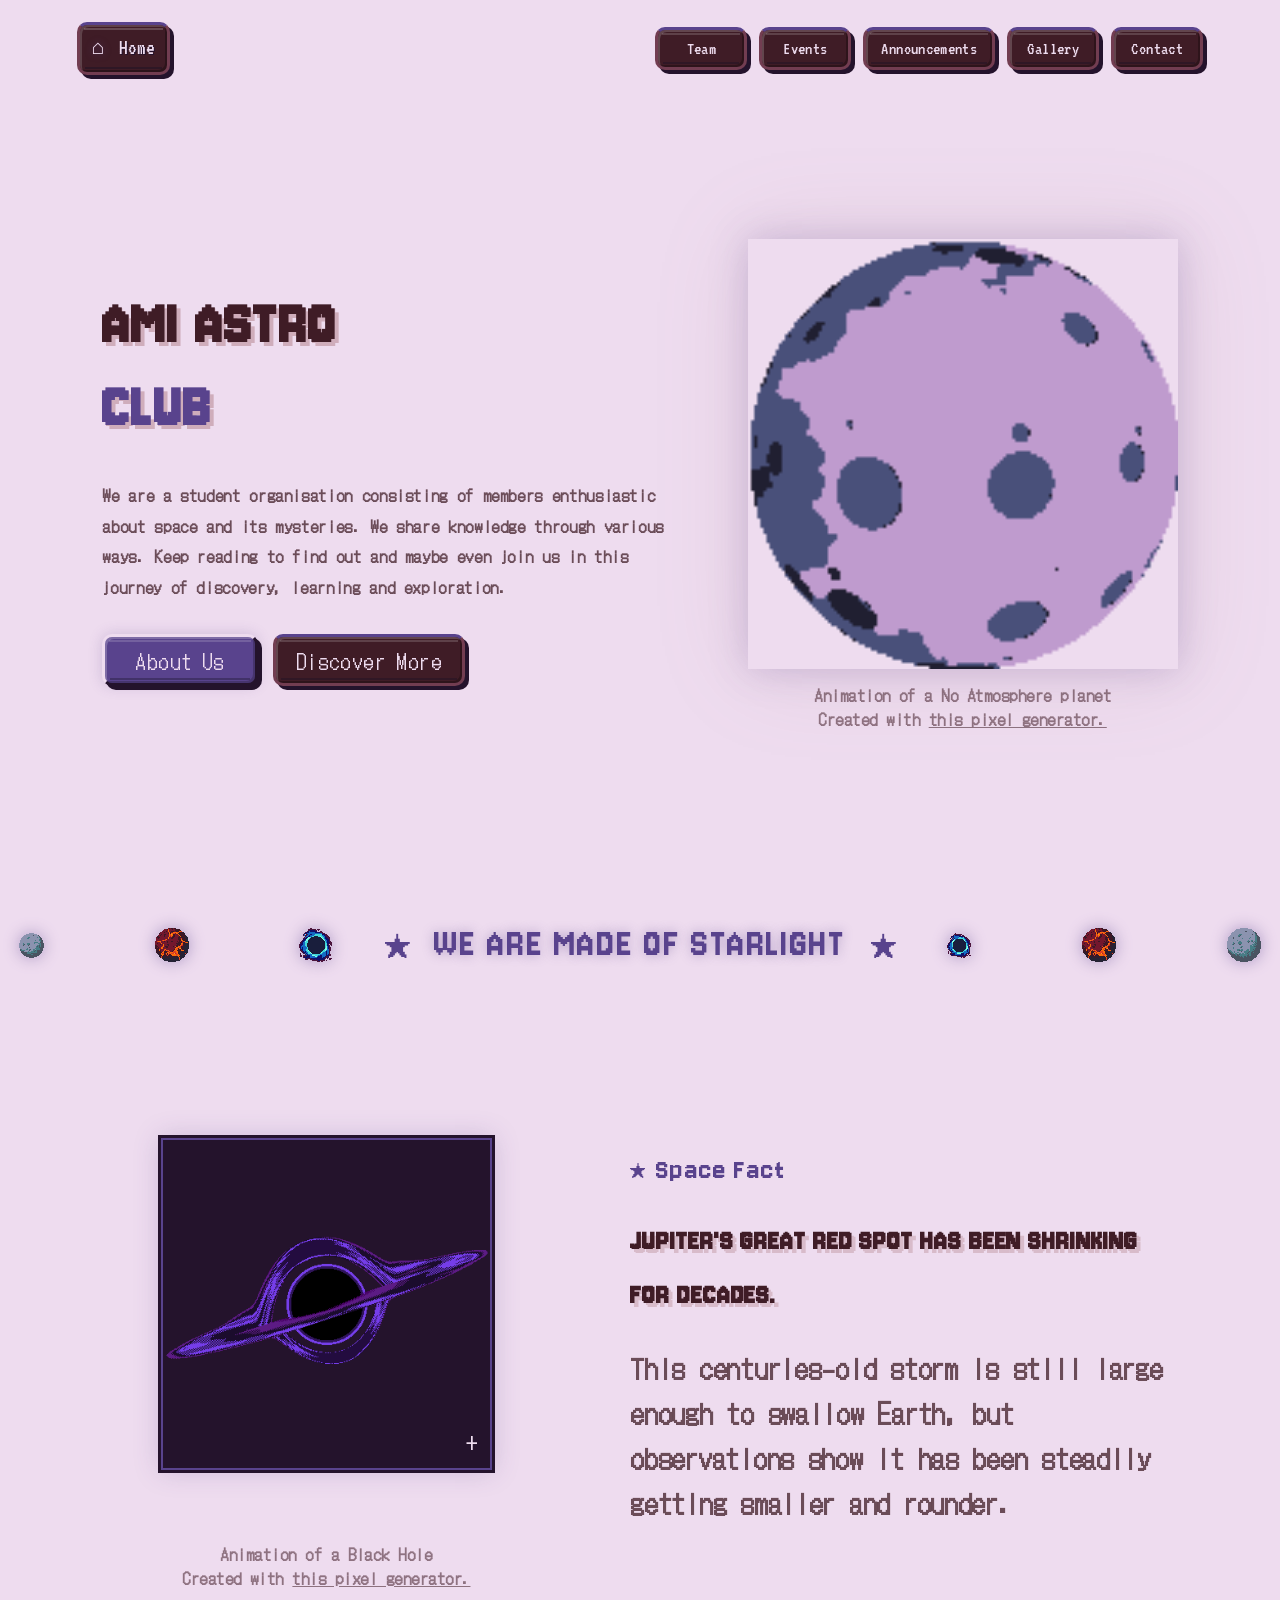
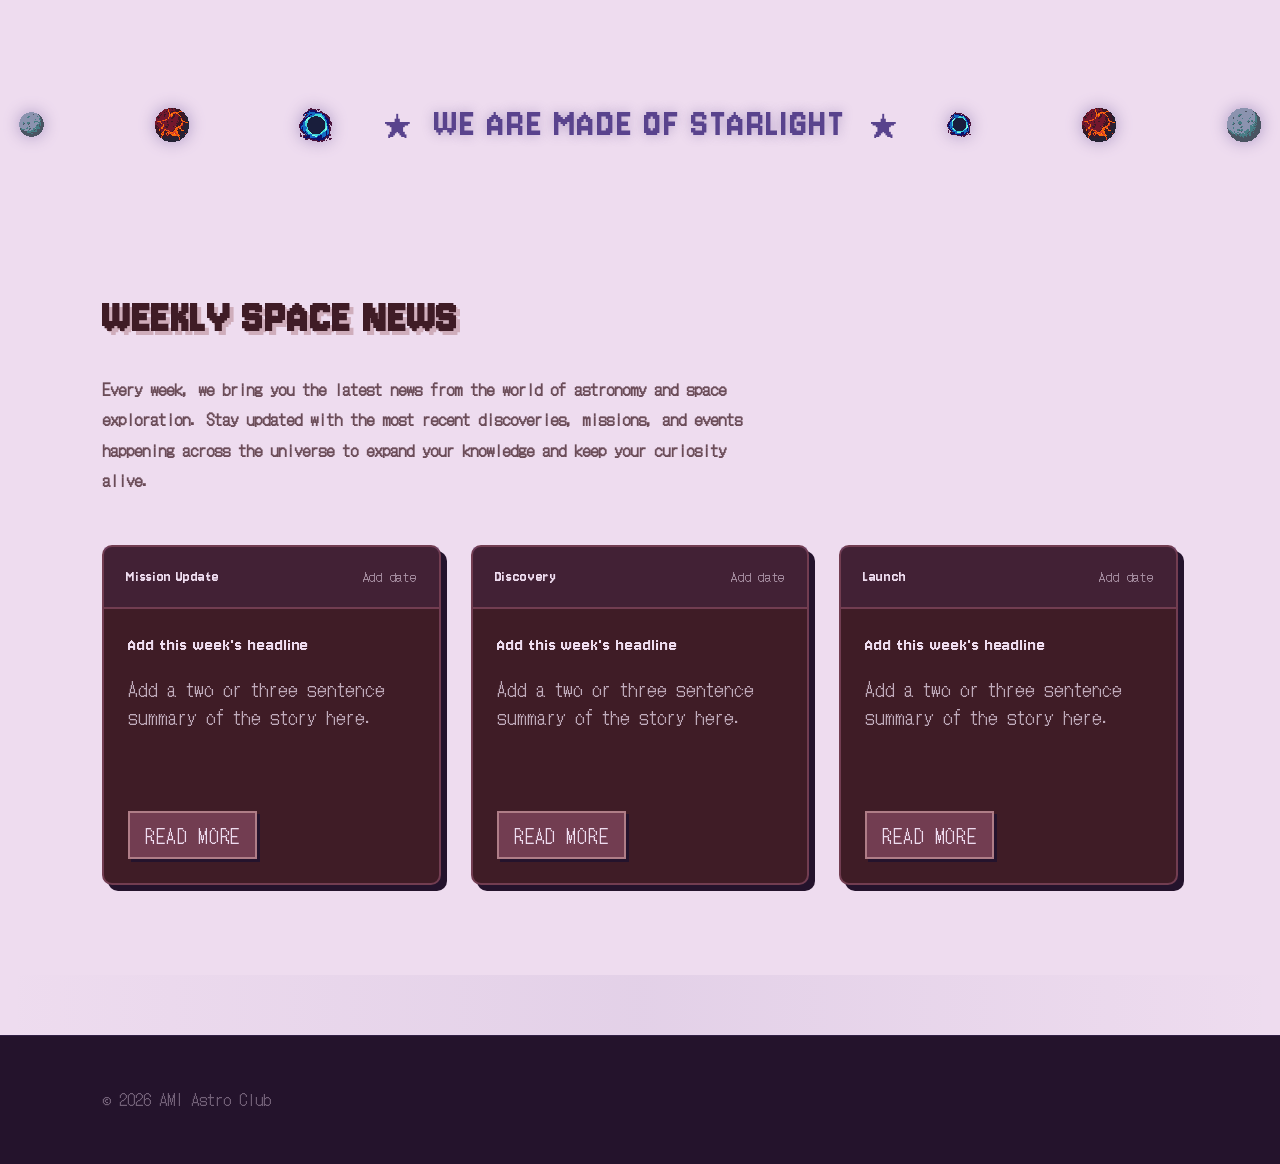
==== commit 749ee0d3: "Update index.html" ====
--- a/index.html
+++ b/index.html
@@ -92,7 +92,7 @@
             <div class="divider-text">
                 <span class="divider-star">★</span>
                 <span class="divider-star"> </span>
-                <span>WE ARE STARLIGHT</span>
+                <span>WE ARE MADE OF STARLIGHT</span>
                 <span class="divider-star"> </span>
                 <span class="divider-star">★</span>
             </div>
